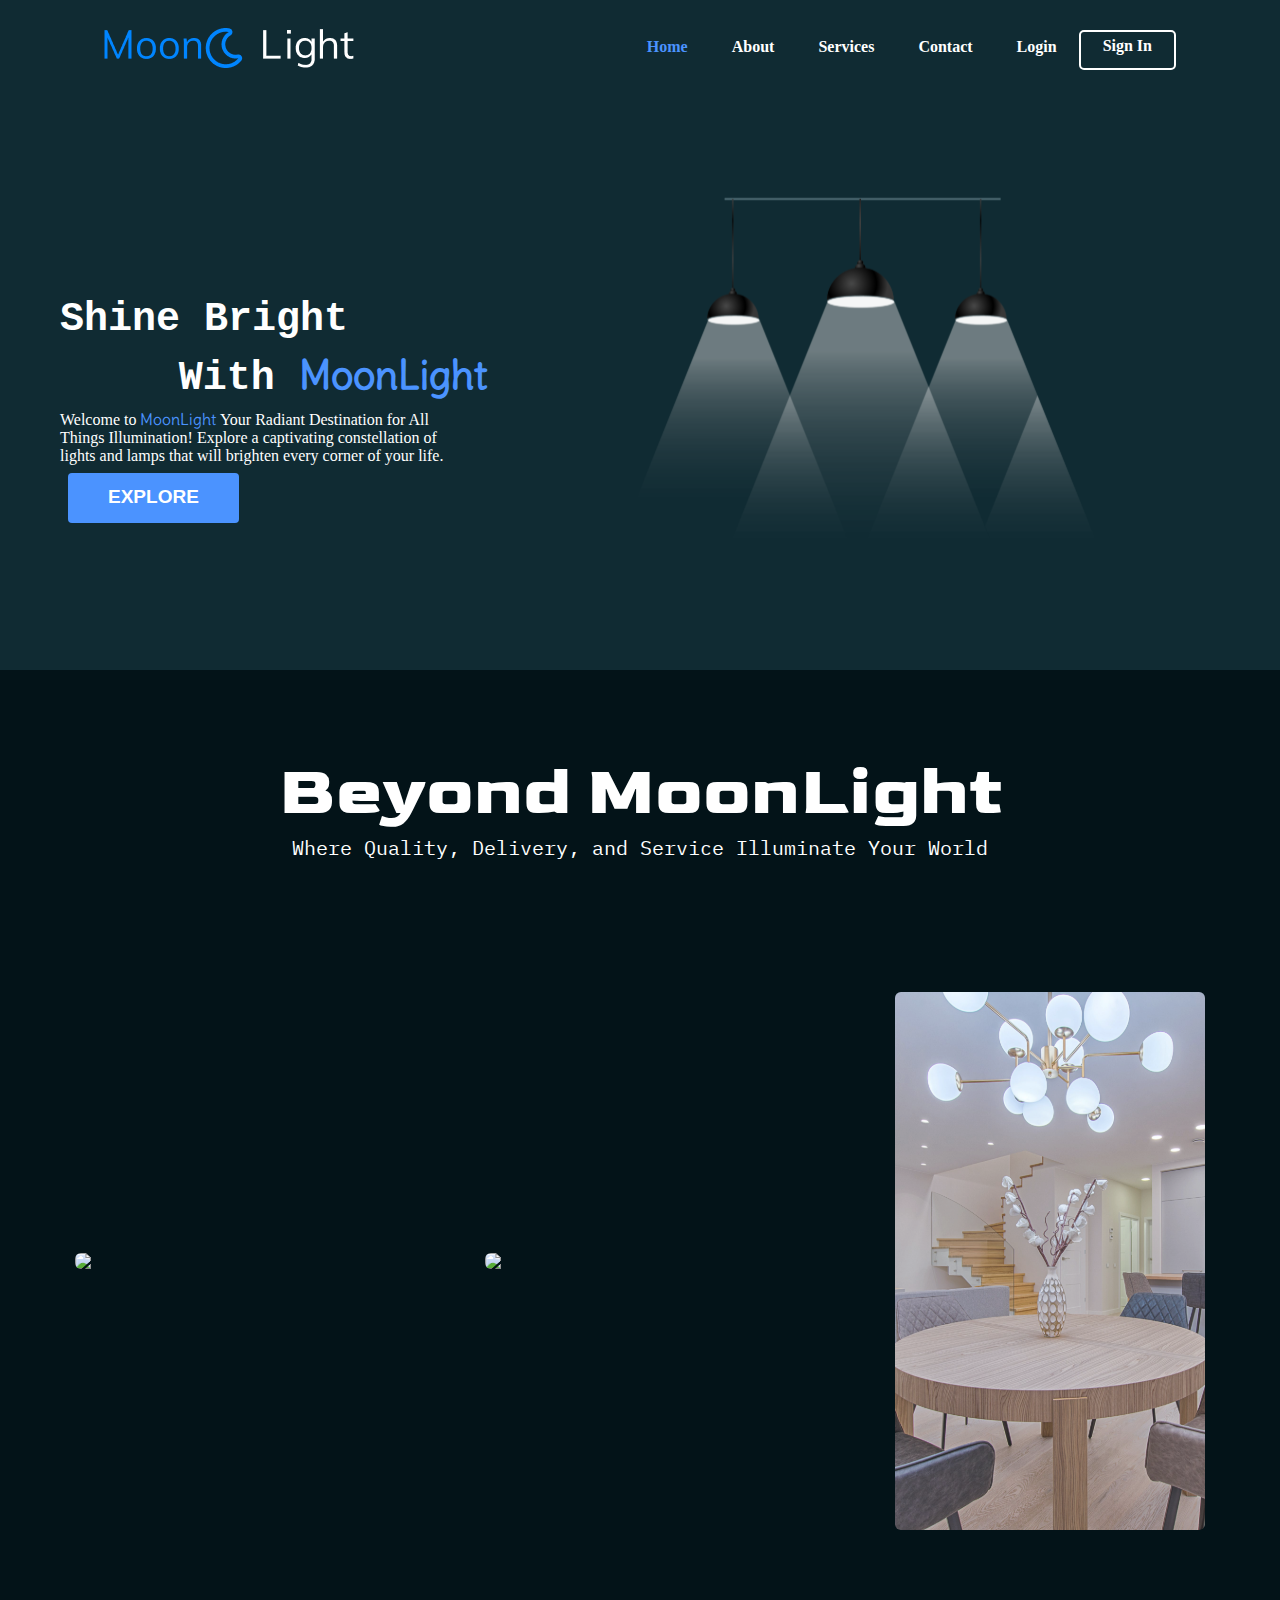
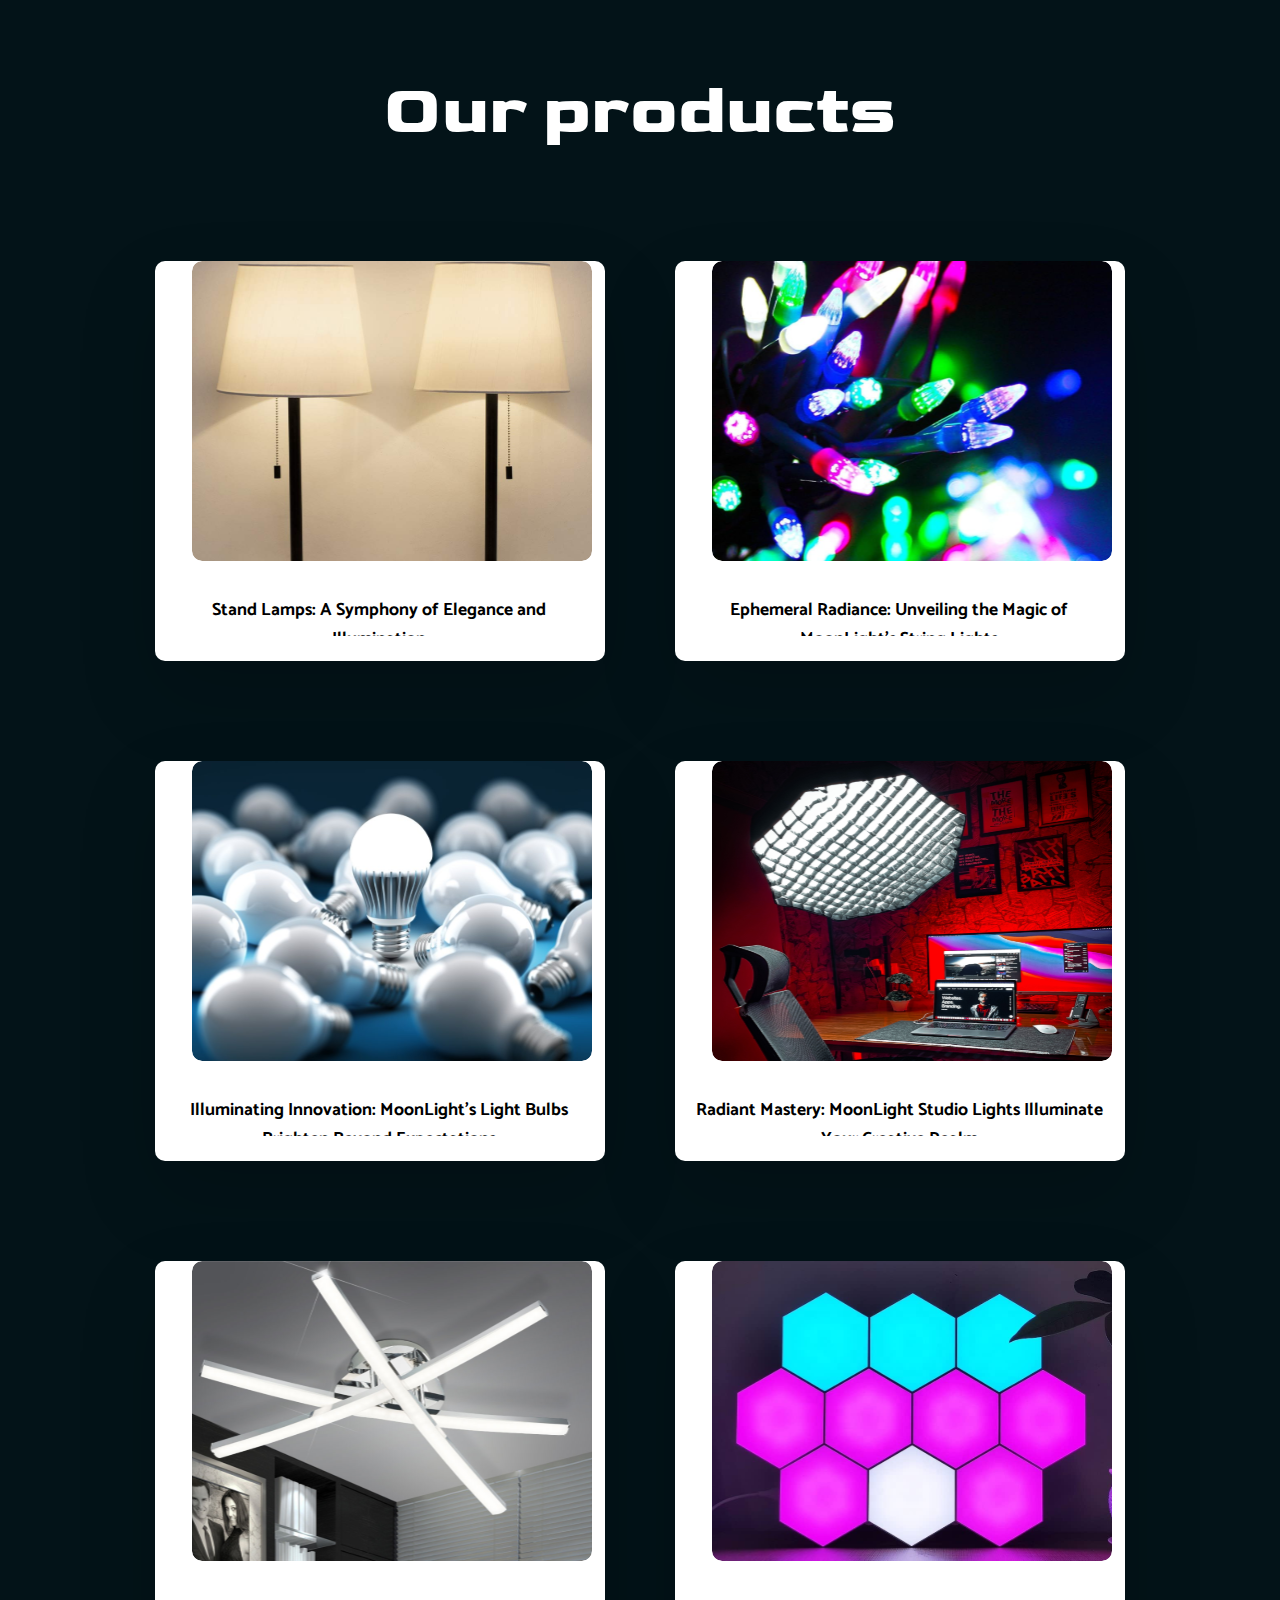
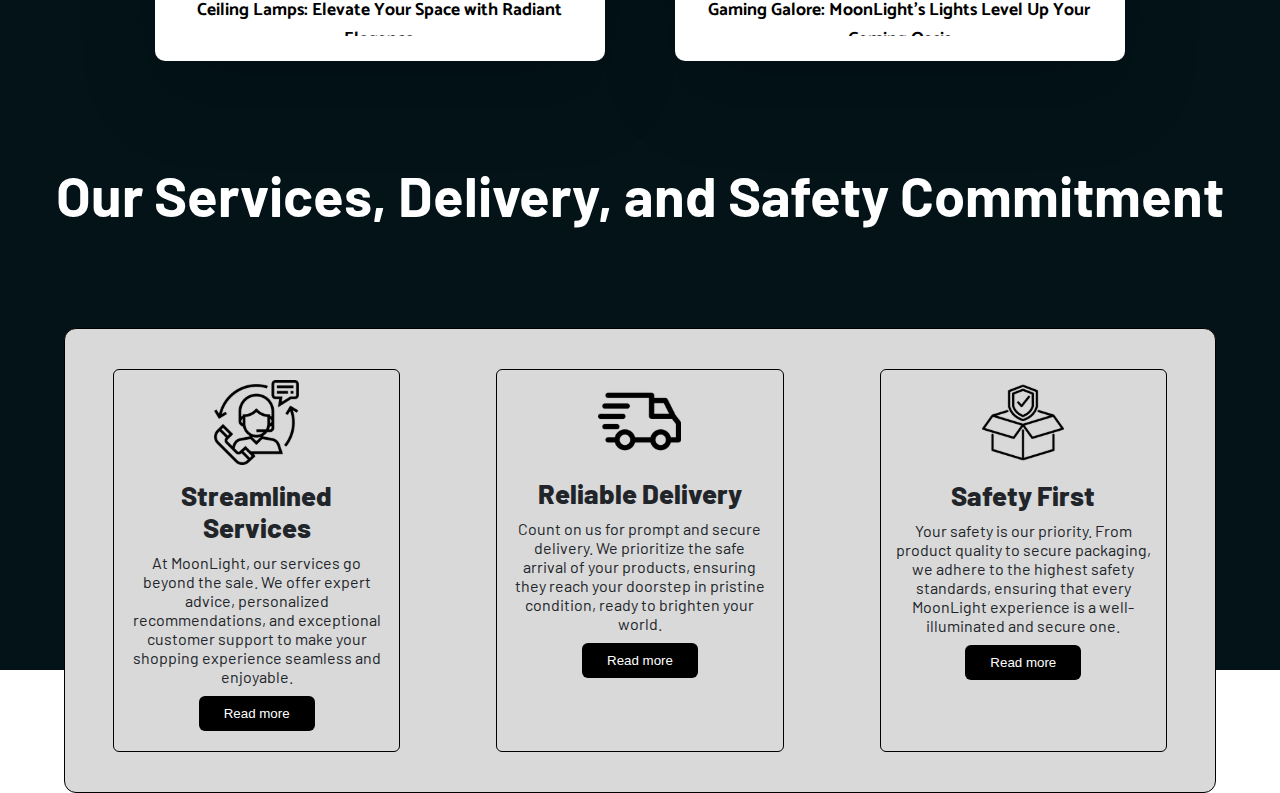
==== index.html @ 44a291b5 "moon light" ====
<!DOCTYPE html>
<html lang="en">
<head>
    <meta charset="UTF-8">
    <meta name="viewport" content="width=device-width, initial-scale=1.0">
    <link href="https://cdn.jsdelivr.net/npm/bootstrap@5.3.2/dist/css/bootstrap.min.css" rel="stylesheet" integrity="sha384-T3c6CoIi6uLrA9TneNEoa7RxnatzjcDSCmG1MXxSR1GAsXEV/Dwwykc2MPK8M2HN" crossorigin="anonymous">
    <link rel="preconnect" href="https://fonts.googleapis.com">
    <link rel="preconnect" href="https://fonts.gstatic.com" crossorigin>
    <link href="https://fonts.googleapis.com/css2?family=Delius&display=swap" rel="stylesheet">
    <link rel="preconnect" href="https://fonts.googleapis.com">
    <link rel="preconnect" href="https://fonts.gstatic.com" crossorigin>
    <link href="https://fonts.googleapis.com/css2?family=Delius&display=swap" rel="stylesheet">
    <link rel="preconnect" href="https://fonts.googleapis.com">
    <link rel="preconnect" href="https://fonts.gstatic.com" crossorigin>
    <link href="https://fonts.googleapis.com/css2?family=Catamaran&display=swap" rel="stylesheet">
    <link rel="preconnect" href="https://fonts.googleapis.com">
    <link rel="preconnect" href="https://fonts.gstatic.com" crossorigin>
    <link href="https://fonts.googleapis.com/css2?family=Goldman&display=swap" rel="stylesheet">
    <link rel="preconnect" href="https://fonts.googleapis.com">
    <link rel="preconnect" href="https://fonts.gstatic.com" crossorigin>
    <link href="https://fonts.googleapis.com/css2?family=IBM+Plex+Mono&display=swap" rel="stylesheet">
    <link rel="preconnect" href="https://fonts.googleapis.com">
    <link rel="preconnect" href="https://fonts.gstatic.com" crossorigin>
    <link href="https://fonts.googleapis.com/css2?family=Hind+Guntur:wght@600&display=swap" rel="stylesheet">
    <link rel="stylesheet" href="style.css"/>
    <link rel="preconnect" href="https://fonts.googleapis.com">
    <link rel="preconnect" href="https://fonts.gstatic.com" crossorigin>
    <link href="https://fonts.googleapis.com/css2?family=Barlow&display=swap" rel="stylesheet">
    <title>MoonLight</title>
</head>
<body>
    <div class="containerB">
    <section class="header">
        <div class="logo">
            <img src="icons/logo.png" alt="">
        </div>
        <input type="checkbox" id="nav_check" hidden>
        <nav>
         <ul>
            <li>
                <a href="" class="active">Home</a>
            </li>
            <li>
                <a href="">About</a>
            </li>
            <li>
                <a href="">Services</a>
            </li>
            <li>
                <a href="">Contact</a>
            </li>
            <li>
                <a href="">Login</a>
            </li>
            <li class="Sign">
                <a href="">Sign In</a>
            </li>
            <li class="SignM">
                <a href="">Sign In</a>
            </li>
         </ul>
        </nav>
        <label for="nav_check" class="hamburger">
            <div></div>
            <div></div>
            <div></div>
        </label>
    </section>

    <!-- Hero section -->
    <main>
        <div class="container">
            <img src="assets/lamps lights.svg" alt="">
            <div class="hero-text">
                <h1>Shine Bright</h1>
                <h1 class="H2"><span class="SH">With <span class="SM">MoonLight</span></span></h1>
                <p>Welcome to <span class="SP">MoonLight</span>  Your Radiant Destination for All Things Illumination! 
                    Explore a captivating constellation of lights and lamps that will brighten 
                    every corner of your life.</p>
                    <button>Explore</button>
            </div>
        </div>
    </main>
</div>
    <!-- Course -->

    <section class="Course">
        <h1>Beyond MoonLight</h1>
        <p class="CT">Where Quality, Delivery, and Service Illuminate Your World</p>
        <div class="containerC">
            <div class="content-section">
                <div class="card">
                    <img src="assets/card P1.svg">
                    <div class="content">
                    <h2>Exquisite Quality</h2>
                    <p>At MoonLight, we pride ourselves on delivering top-tier quality in every product. 
                        Our lights and lamps are meticulously crafted using the finest materials, ensuring 
                        durability and stunning aesthetics that will enhance any space.</p>
                    </div>
                </div>
                <div class="card">
                    <img src="assets/card P2.svg">
                    <div class="content">
                    <h2>Prompt Delivery</h2>
                    <p>At MoonLight, we pride ourselves on delivering top-tier quality in every product. 
                        Our lights and lamps are meticulously crafted using the finest materials, 
                        ensuring durability and stunning aesthetics that will enhance any space.</p>
                    </div>
                </div>
                <div class="card">
                    <img src="assets/card P3.svg">
                    <div class="content">
                    <h2>Tailored Services</h2>
                    <p>Our commitment to customer satisfaction goes beyond just selling lights and lamps. We offer personalized assistance, 
                        whether it's helping you choose the perfect lighting solutions for your home or providing post-purchase support. 
                        Your needs are our priority.</p>
                    </div>
                </div>
            </div>
        </div>


        <!-- Products  -->

        <div class="course2">
            <h1>Our products</h1>
        </div>
        
        <div class="containerP">
            <div class="card">
                <div class="imgBx">
                    <img src="assets/Products 1.svg">
                </div>
                <div class="contentP">
                    <h2>Stand Lamps: A Symphony of Elegance and Illumination</h2>
                    <p>Our stand lamps are more than just lighting; they are exquisite 
                        pieces of functional art that effortlessly blend elegance and illumination. 
                        Crafted with precision and style, these lamps stand tall, ready to adorn your space with a 
                        touch of sophistication while providing the perfect light for any occasion.</p>
                        <a href=" ">Explore</a>
                </div>
            </div>
            <div class="card">
                <div class="imgBx">
                    <img src="assets/Products 2.svg">
                </div>
                <div class="contentP">
                    <h2>Ephemeral Radiance: Unveiling the Magic of MoonLight's String Lights</h2>
                    
                    <p>Transform any space into a magical realm with our enchanting string lights. 
                        From cozy nooks to festive celebrations, the delicate glow of MoonLight's 
                        strings weaves a tapestry of ambiance, turning ordinary moments into extraordinary memories.</p>
                    
                    <a href=" ">Explore</a>
                </div>
            </div>
            <div class="card">
                <div class="imgBx">
                    <img src="assets/Products 3.svg">
                </div>
                <div class="contentP">
                    <h2>Illuminating Innovation: MoonLight's Light Bulbs Brighten Beyond Expectations</h2>
                    
                    <p>Our light bulbs transcend the conventional, integrating cutting-edge technology to illuminate your space with efficiency and style. 
                        From energy-efficient LED marvels to smart bulbs that sync with your lifestyle, 
                        MoonLight's bulbs redefine how you experience light, combining innovation with a radiant glow.</p>
                    
                    <a href=" "><span>Explore</span></a>
                </div>
            </div>
            <div class="card">
                <div class="imgBx">
                    <img src="assets/Products 4.svg">
                </div>
                <div class="contentP">
                    <h2>Radiant Mastery: MoonLight Studio Lights Illuminate Your Creative Realm</h2>
                    
                    <p>Step into the spotlight with MoonLight's studio lights designed for creators. 
                        Whether you're capturing breathtaking photographs or producing captivating videos, 
                        our studio lights provide impeccable illumination, enhancing every detail and bringing your 
                        creative vision to life with a brilliance that outshines the rest.</p>
                    
                    <a href=" ">Explore</a>
                </div>
            </div>
            <div class="card">
                <div class="imgBx">
                    <img src="assets/Products 5.svg">
                </div>
                <div class="contentP">
                    <h2>Ceiling Lamps: Elevate Your Space with Radiant Elegance</h2>
                    
                    <p>Our ceiling lamps are designed to transcend the ordinary, 
                        adding a touch of radiant elegance to your surroundings. These exquisite fixtures not only 
                        illuminate your space but also serve as captivating focal points. 
                        With designs ranging from timeless classics to contemporary masterpieces</p>
                    
                    <a href=" ">Explore</a>
                </div>
            </div>
            <div class="card">
                <div class="imgBx">
                    <img src="assets/Products 6.svg">
                </div>
                <div class="contentP">
                    <h2>Gaming Galore: MoonLight's Lights Level Up Your Gaming Oasis</h2>
                    
                    <p>Dive into a world of unparalleled gaming ambiance with MoonLight's gaming room lights. 
                        From dynamic LED setups to customizable hues, our lights don't just illuminate; 
                        they elevate your gaming experience. Immerse yourself in the perfect lighting atmosphere that syncs with the rhythm of your games, 
                        turning your gaming space into a dynamic, visually stunning arena.</p>
                    
                    <a href=" ">Explore</a>
                </div>
            </div>
        </div>

        <div class="Info-section">
            <h1>Our Services, Delivery, and Safety Commitment</h1>
            <div class="container-info">
                <div class="items">
                    <img src="assets/info 1.svg"/>
                    <h3>Streamlined Services</h3>
                    <p>At MoonLight, our services go beyond the sale. 
                        We offer expert advice, personalized recommendations, 
                        and exceptional customer support to make your 
                        shopping experience seamless and enjoyable.</p>
                    <button>Read more</button>
                </div>
                <div class="items">
                    <img src="assets/info 2.svg"/>
                    <h3>Reliable Delivery</h3>
                    <p>Count on us for prompt and secure delivery. 
                        We prioritize the safe arrival of your products, 
                        ensuring they reach your doorstep in pristine condition, 
                        ready to brighten your world.</p>
                    <button>Read more</button>
                </div>
                <div class="items">
                    <img src="assets/info 3.svg"/>
                    <h3>Safety First</h3>
                    <p>Your safety is our priority. From product quality to secure packaging, 
                        we adhere to the highest safety standards, 
                        ensuring that every MoonLight experience is 
                        a well-illuminated and secure one.</p>
                    <button>Read more</button>
                </div>
            </div>
        </div>
    </section>
    






      <script src="script.js"></script>
      <script src="https://cdn.jsdelivr.net/npm/bootstrap@5.3.2/dist/js/bootstrap.bundle.min.js" integrity="sha384-C6RzsynM9kWDrMNeT87bh95OGNyZPhcTNXj1NW7RuBCsyN/o0jlpcV8Qyq46cDfL" crossorigin="anonymous"></script>
</body>
</html>
---- style.css ----
@import url('https://fonts.googleapis.com/css2?family=Nosifer&display=swap');

*{
    padding: 0;
    margin: 0;
    box-sizing: border-box;
    list-style: none;
    text-decoration: none;
}

body{
    
    margin: 0;
}

.containerB{
    background: #102B33;
}


/* Nav bar */

.logo img{
    width: 100%;
}

.header{
    
    width: 90%;
    height: 70px;
    display: flex;
    align-items: center;
    justify-content: space-between;
    padding: 0 40px;
    margin: 0 auto;
    position: relative;
    top: 15px;
        
}



nav .logo{
    display: none;
}

nav ul{
    display: flex;
}

nav ul li a{
    color: #fff;
    display: block;
    margin: 0 2px;
    font-weight: 600;
    padding: 8px  20px;
    transition: 0.2s;
    text-decoration: none;
    

}

nav ul li a:hover{
    color: #4B93FF;
}


nav ul li a.active{
    color: #4B93FF;
}

.Sign{
    height: 40px;
    border: 2px solid #ffffff;
    border-radius: 5px;
}

.Sign a{
    position: relative;
    bottom: 3px;
}




.hamburger{
    display: none;
    height: fit-content;
    cursor: pointer;
    padding: 3px 8px;
    border-radius: 5px;
    transition: 0.5s;
    
}

.hamburger {
    cursor: pointer;
    display: none;
}
.hamburger div {
    width: 30px;
    height: 3px;
    margin: 5px 0;
    border-radius: 15px;
    background: #ffffff;
}

.SignM{
    display: none;
}

@media only screen and (max-width: 1024px) {
    .header nav {
        position: relative;
        top: 5px;
        
    }

    .header{
        width: 100%;
    }


}

@media only screen and (max-width: 900px) {
    .header {
        padding: 0 30px;
    }


    
}

@media only screen and (max-width: 768px) {
    .hamburger {
        display: block;
    }

    .SignM{
        display: block;
    }

    .Sign{
        display: none;
    }


    .header nav {
        position: absolute;
        width:37%;
        left: 0;
        margin-left: 58%;
        top: 100px;
        background: #000000;
        padding: 30px;
        transition: 1s;
        opacity: 0%;
        border-radius: 5px;
    }
    .header #nav_check:checked ~ nav {
        left: 0;
        opacity: 100%;
    }
    .header nav ul {
        display: block;
    }
    .header nav ul li a {
        margin: 10px 0;
        margin-left: 10%;
        font-size: 2.5vw;
    }
}

@media only screen and (max-width: 425px){
    .header nav ul li a {
        margin: 10px 0;
        margin-left: -30%;
        font-size: 2.5vw;
    }
    
    .logo img{
        width: 80%;
        margin-top: -10px;
    }

    .containerB nav{
        margin-left: 230px;
    }
}

@media only screen and (max-width: 375px){
    .header nav ul li a {
        margin: 10px 0;
        margin-left: -60%;
        font-size: 2.5vw;
    }

    .logo img{
        width: 70%;
        margin-top: -5px;
    }

}

@media only screen and (max-width: 320px){
    .header nav ul li a {
        margin: 10px 0;
        margin-left: -99%;
        font-size: 2.5vw;
    }

    .header nav {
        
        width:39%;
        
    }

}


/* Hero section */

.container{
    height: 600px;
    padding: 20px;
    margin-left: 40px;
    margin-right: 40px;
    display: flex;
    flex-direction: row-reverse;
    justify-content: center;
    align-items: center;
    max-width: 97%;
    gap: 20px;
}

.container img{
    width: 100%;
    height: 500px;
}

.container p{
    color: #fff;
    font-size: 1.2rem;
    
}

.container .SM{
    color: #4B93FF;
    font-family: 'Delius', cursive;
    
}

.container .SP{
    color: #4B93FF;
    font-family: 'Delius', cursive;
    
}

.container .H2{
    position: relative;
    left: 30%;
    
}

.hero-text{
    width: 80%;
    padding-top: 100px;
}


.hero-text h1{
    font-size: 4rem;
    margin-bottom: 8px;
    color: #ffffff;
    font-family: 'Cousine', monospace;
}


.hero-text{
    font-size: 1.4rem;
    margin-bottom: 12px;
}

.hero-text button{
    padding: 0.7em 2.1em 0.8em;
    border-radius: 4px;
    margin: 8px;
    border: none;
    background-color: #4B93FF;
    color: #fff;
    font-weight: 800;
    font-size: 0.85em;
    text-transform: uppercase;
    text-align: center;
    transition: 0.8S;
}

.hero-text button:hover{
    background-color: #fff;
    color: #000000;
    cursor: pointer;
}


@media (max-width:1600px){

    .hero-text h1{
        font-size: 3rem;
        margin-bottom: 8px;
        color: #ffffff;
        font-family: 'Cousine', monospace;
    }

    .container p{
        color: #fff;
        font-size: 1rem;
        
    }
}

@media (max-width:1440px){

    .hero-text h1{
        font-size: 2.5rem;
        margin-bottom: 8px;
        color: #ffffff;
        font-family: 'Cousine', monospace;
    }

    .container img{
        width: 65%;
        height: 500px;
    }

    .container {
        width: 96%;
    }
}

@media (max-width:1024px){

    .hero-text h1{
        font-size: 2rem;
        margin-bottom: 8px;
        color: #ffffff;
        font-family: 'Cousine', monospace;
    }

    .container img{
        width: 60%;
        height: 500px;
    }

    .container p{
        color: #fff;
        font-size: 0.8rem;
        
    }

    .container{
        margin-top: -100px;
        width: 95%;
        
    }
}

@media (max-width:884px){
    .container{
        margin-top: 100px;
        flex-direction: column;
    }

    .container p{
        color: #fff;
        font-size: 1rem;
        padding-left: 50px;
        padding-right: 50px;
    }
    .hero-text{
        width: 100%;
        text-align: center;
        padding-top: 10px;
    }
    .hero-text h1{
        font-size: 3rem;
    }

    .container .SH{
        padding-left: 0;
    
    }

    .container .H2{
        position: relative;
        left: 0;
        
    }

    .container img{
        width: 100%;
        height: 500px;
        margin-top: 20px;
    }

    .container{
        max-width: 90%;
        height: 730px;
    }
}

@media (max-width:768px){
    .container{
        margin-top: 0;
        
    }

    .hero-text h1{
        font-size: 2.5rem;
    }

    .container p{
        color: #fff;
        font-size: 0.9rem;
        padding-left: 50px;
        padding-right: 50px;
    }
}

@media (max-width:425px){
    .hero-text h1{
        font-size: 2rem;
    }

    .container p{
        color: #fff;
        font-size: 0.6rem;
        padding-left: 0px;
        padding-right: 0px;
    }

    button{
        padding: 0.5em 2.1em 0.5em;
        font-size: 0.6em;
        
    }

    .container img{
        width: 380px;
        height: 500px;
        margin-top: 20px;
    }

    .container{
        height: 450px;
        padding: 20px;
        gap: 20px;
        margin-top: 10px;
        max-width: 82%;
    }

   

}

@media (max-width:525px){
    .hero-text h1{
        font-size: 2rem;
    }

    .container p{
        color: #fff;
        font-size: 0.6rem;
        padding-left: 0px;
        padding-right: 0px;
    }

    button{
        padding: 0.5em 2.1em 0.5em;
        font-size: 0.6em;
        
    }

    .container img{
        width: 380px;
        height: 500px;
        margin-top: 20px;
    }

    .container{
        height: 450px;
        padding: 20px;
        gap: 20px;
        margin: 0;
        padding-left: 50px;
       margin-left: 20px;
        margin-top: 10px;
        max-width: 82%;
       
    }

   

}

@media (max-width:375px){
    main{
        width: 94%;
    }
}

@media (max-width:360px){
    .hero-text h1{
        font-size: 1.5rem;
    }

    .container p{
        color: #fff;
        font-size: 0.5rem;
    }

    .container img{
        width: 280px;
        height: 500px;
        margin-top: 20px;
    
    }

    
    .container{
        margin-top: 0px;

    }

    button{
        margin-top: -15px;
    }



}



/* Course */





.Course{
    margin: 0;
    background-color: #031318;
    display: grid;
    place-items: center;
    padding-bottom: 1000px;
    padding-top: 80px;
    height: 2850px;
}

.Course h1{
    color: #fff;
    font-family: 'Goldman', sans-serif;
    font-size: 70px;
}

.Course p{
    color: #fff;
    font-family: 'IBM Plex Mono', monospace;
    font-size: 20px;
}


.containerC{
    width: 100%;
    min-height: 100vh;
    background-color: #031318;
    display: flex;
    justify-content: center;
    align-items: center;
    padding: 0px 10px;
    
    
    
}

.card img{
    display: block;
    margin: auto;
}

.content-section{
    display: flex;
    justify-content: center;
    align-items: center;
    text-align: center;
}


.content-section{
    flex: 1;
    margin: 20px 20px;
    gap: 100px;
}

.content-section .card img{
    width: 100%;
    height: auto;
    border-radius: 6px;
}

.content-section .card h2{
    margin: 15px 0px;
    font-size: 1.8rem;
    color: #fff;
    font-family: 'Hind Guntur', sans-serif;
}

.content-section .card{
    width: 25%;
    background: transparent;
    border: transparent;

}


.content-section .card p{
    font-size: 1rem;
    line-height: 2;
    padding: 0px 10px;
    margin-bottom: 20px;
    font-family: 'Hind Guntur', sans-serif;
    padding-left: 50px;
    padding-right: 50px;
    padding: 20px;
    
}

.content{
    width: 100%;
    height: 100%;
    top: 0;
    left: 0;
    position: absolute;
    background: rgba(0, 0, 0, 0.6);
    display: flex;
    justify-content: center;
    align-items: center;
    flex-direction: column;
    opacity: 0;
    transition: 0.9s;
    border-radius: 6px;
}

.content:hover{
    opacity: 1;
}




.content > *{
    transform: translateY(0px);
}


@media screen and (max-width: 1510px){
    .Course{
        height: 3200px;
    }
}

@media screen and (max-width: 1440px) {
    .containerC{
        padding: 0;
        padding-bottom: 100px;
        
        
        
    }
    
}

@media screen and (max-width: 1100px) {
    .containerC{
        padding: 0;
        padding-bottom: 300px;
        
        
    }

    .content-section .card h2{
        margin: 10px 0px;
        font-size: 1.4rem;
        
    }

    .content-section .card p{
        font-size: 0.8rem;
        line-height: 2;
        padding: 0px 10px;
        margin-bottom: 20px;
        font-family: 'Hind Guntur', sans-serif;
        padding-left: 50px;
        padding-right: 50px;
        padding: 20px;
        
    }

    
}

@media screen and (max-width: 1024px) {
    .containerC{
        padding: 0;
        padding-bottom: 300px;
        
        
    }

    .Course{
        height: 2960px;
    }
    
    
}

@media screen and (max-width: 989px){
    .Course{
        height: 4400px;
    }
}

@media screen and (max-width: 986px){
    .Course{
        height: 4300px;
    }
}

@media screen and (max-width: 884px) {
    .containerC{
        padding: 0;
        padding-bottom: 300px;
        
        
    }

    .content-section .card h2{
        margin: 10px 0px;
        font-size: 1.3rem;
        
    }

    .content-section .card p{
        font-size: 0.6rem;
        line-height: 2;
        padding: 0px 10px;
        margin-bottom: 20px;
        font-family: 'Hind Guntur', sans-serif;
        padding-left: 50px;
        padding-right: 50px;
        padding: 10px;
        
    }

    .Course h1{
        color: #fff;
        font-family: 'Goldman', sans-serif;
        font-size: 50px;
    }
    
    .Course p{
        color: #fff;
        font-family: 'IBM Plex Mono', monospace;
        font-size: 15px;
    }

    
}

@media screen and (max-width: 884px) {
    .Course{
        height: 4100px;
    }

    
}

@media screen and (max-width: 768px) {
    .content-section{
        gap: 50px;
    }

    .containerC{
        padding: 0;
        padding-bottom: 430px;
        
        
    }

    .Course{
        height: 4400px;
    }
}



@media screen and (max-width: 698px) {
    .containerC{
        padding: 0;
        padding-bottom: 430px;
        
        
    }

    .content-section .card h2{
        margin: 10px 0px;
        font-size: 1rem;
        
    }

    .content-section .card p{
        font-size: 0.5rem;
        line-height: 2;
        padding: 0px 10px;
        margin-bottom: 20px;
        font-family: 'Hind Guntur', sans-serif;
        padding-left: 50px;
        padding-right: 50px;
        padding: 10px;
        
    }

    
}

@media screen and (max-width: 556px) {
    .containerC{
        padding: 0;
        padding-bottom: 300px;
        margin-left: -130px;
        margin-top: 470px;
        
        
    }

    .Course h1{
        font-size: 2.5rem;
    }

    .Course{
        height: 4450px;
    }
    
    
    .Course p{
        font-size: 1rem;
        padding-left: 50px;
        padding-right: 50px;
        text-align: center;
        height: 100px; /* Set a fixed height for vertical centering */
        line-height: 30px;
        
    }

    .content{
        width: 100%;
        height: 100%;
        top: 0;
        left: 0;
        position: absolute;
        background: rgba(0, 0, 0, 0.6);
        display: flex;
        justify-content: center;
        align-items: center;
        flex-direction: column;
        opacity: 100;
        transition: 2s;
    }

    .content-section .card img{
        width: 200%;
        height: auto;
    }

    
    .content{
        flex-direction: column;
        flex: 1;
    }

    .content-section .card h2{
        margin: 10px 0px;
        font-size: 1rem;
        
    }

    .content-section{
        flex-direction: column;
        flex: 1;
        margin: 0;
        gap: 30px;
        
    }

    .content-section .card p{
        font-size: 0.5rem;
        line-height: 2;
        padding: 0px 10px;
        margin-bottom: 20px;
        font-family: 'Hind Guntur', sans-serif;
        padding-left: 50px;
        padding-right: 50px;
        padding: 10px;
        
    }

    
}

@media screen and (max-width: 550px){
    .Course{
        height: 4900px;
    }
}

@media screen and (max-width: 465px) {
    

    
    
    .Course p{
        font-size: 0.9rem;
        padding-left: 50px;
        padding-right: 50px;
        text-align: center;
        height: 100px; 
        line-height: 30px;
        width: 94%;
        
    }

    

    
}

@media screen and (max-width: 425px) {
    .containerC{
        padding: 0;
        padding-bottom: 300px;
        margin-left: -100px;
        margin-top: 300px;
        
        
    }

    .Course h1{
        font-size: 2rem;
        padding-left: 0;
        margin-left: 0;
    }
    
    
    
    .Course .CT{
            font-size: 0.8rem;
            padding-left: 0;
            padding-right: 0;
            text-align: center;
            height: 100px; 
            margin-left: 0;
            line-height: 30px;
            width: 70%;
            
    }
    
        
    
        
    
    .content{
        width: 130%;
        height: 100%;
        
    }


    .content-section .card img{
        width: 200%;
        height: auto;
    }

    
    .content{
        flex-direction: column;
        flex: 1;
    }

    .content-section .card h2{
        margin: 0;
        font-size: 1rem;

        
    }

    .content-section{
        flex-direction: column;
        flex: 1;
        margin: 0;
        gap: 50px;
        
    }

    .content-section .card p{
        font-size: 0.5rem;
        line-height: 2;
        padding: 0px 10px;
        margin-bottom: 20px;
        font-family: 'Hind Guntur', sans-serif;
        padding-left: 50px;
        padding-right: 50px;
        padding: 10px;
        
    }

    
}

@media screen and (max-width: 375px) {
    .containerC{
        padding: 0;
        padding-bottom: 300px;
        margin-left: -100px;
        margin-top: 240px;
        
        
    }

    

    .Course{
        height: 5200px;
    }

    .Course h1{
        font-size: 1.8rem;
        padding-left: 0;
        margin-left: 0;
    }
    
    
    
    .Course .CT{
            font-size: 0.7rem;
            padding-left: 0;
            padding-right: 0;
            text-align: center;
            height: 100px; 
            margin-left: 0;
            line-height: 30px;
            width: 80%;
            
    }


    .content{
        width: 130%;
        height: 100%;
        
    }


    .content-section .card img{
        width: 200%;
        height: auto;
    }

    
    .content{
        flex-direction: column;
        flex: 1;
    }

    .content-section .card h2{
        margin: 0;
        font-size: 0.9rem;

        
    }

    .content-section{
        flex-direction: column;
        flex: 1;
        margin: 0;
        gap: 50px;
        
    }

    .content-section .card p{
        font-size: 0.5rem;
        line-height: 2;
        padding: 0px 10px;
        margin-bottom: 20px;
        font-family: 'Hind Guntur', sans-serif;
        padding-left: 50px;
        padding-right: 50px;
        padding: 10px;
        
    }

    .ourse h1{
        font-size: 2rem;
    }
    
    .Course p{
        font-size: 0.6rem;
        padding-left: 50px;
        padding-right: 50px;
        text-align: center;
        height: 100px; /* Set a fixed height for vertical centering */
        line-height: 20px;
        
    }

    
}

@media screen and (max-width: 320px) {
    .containerC{
        
        margin-left: -80px;
        
        
    }

    .Course {
        padding-top: 50px;
    }

    .Course h1{
        font-size: 1.5rem;
    }
    
    .Course p{
        font-size: 0.6rem;
        padding-left: 20px;
        padding-right: 20px;
        text-align: center;
        height: 60px; /* Set a fixed height for vertical centering */
        line-height: 20px;
        
    }


    .content{
        width: 130%;
        height: 100%;
        
    }


    .content-section .card img{
        width: 200%;
        height: auto;
    }

    
    .content{
        flex-direction: column;
        flex: 1;
    }

    .content-section .card h2{
        margin: 0;
        font-size: 0.8rem;

        
    }

    .content-section{
        flex-direction: column;
        flex: 1;
        margin: 0;
        gap: 50px;
        
    }

    .content-section .card p{
        font-size: 0.4rem;
        line-height: 2;
        padding: 0px 10px;
        margin-bottom: 20px;
        font-family: 'Hind Guntur', sans-serif;
        padding-left: 50px;
        padding-right: 50px;
        padding: 10px;
        
    }

    
}


/* Products */


.course2{
    padding-top: 50px;
}

.containerP{
    position: relative;
    display: flex;
    justify-content: center;
    align-items: center;
    flex-wrap: wrap;
    gap: 100px 70px;
    width: 85%;
    padding: 100px 50px;
}

.containerP .card{
    position: relative;
    width: 450px;
    height: 400px;
    display: flex;
    justify-content: center;
    align-items: flex-start;
    padding-left: 23px;
    padding-bottom: 50px;
    background: #fff;
    border-radius: 10px;
    box-shadow: 0 35px 80px rgba(0, 0, 0, 0.15);
    transition: 0.6s;
}

.containerP .card:hover{
    height: 420px;
    transition: 0.9s;
}

.containerP .card .imgBx{
    position: absolute;
    width: 400px;
    height: 300px;
    background: transparent;
    border-radius: 10px;
    transition: 0.6s;
    overflow: hidden;
}

.containerP .card:hover .imgBx{
    transition: 0.9s;
    top: -100px;
    scale: 0.80;
    background: transparent;
}

.containerP .card .imgBx img{
    position: absolute;
    top: 0;
    left: 0;
    width: 100%;
    height: 100%;
    object-fit: cover;
    border-radius: 10px;
    transition: 0.6s;
}

.containerP .card .contentP{
    position: absolute;
    top: 335px;
    width: 100%;
    padding: 0 20px;
    margin-left: -25px;
    height: 40px;
    overflow: hidden;
    text-align: center;
    transition: 0.6s;
}

.containerP .contentP h2{
    font-size: 1.1rem;
    font-weight: 700;
    font-family: 'Catamaran', sans-serif;
    
}

.containerP .contentP p{
    font-size: 0.8rem;
    font-weight: 300;
    color: #000000;
    font-family: 'Catamaran', sans-serif;
    padding-top: 7PX;
    
}

.containerP .card:hover .contentP{
    top: 190px;
    height: 250px;
    transition: 0.6s;

}

.contentP a{
    position: relative;
    display: inline-block;
    padding: 10px 30px;
    border: 2px solid #111;
    background: transparent;
    text-transform: uppercase;
    color: #111;
    text-decoration: none;
    font-weight: 600;
    font-size: 20px;

}


.contentP a:before{
    content: '';
    position: absolute;
    top: 6px;
    left: -2px;
    width: calc(100% + 4px);
    height: calc(100% - 12px);
    background: #fff;
    transition: 0.5s ease-in-out;
    transform: scaleY(1);
    transition-delay: 0.5s;
}

.contentP a:hover:before{
    transform: scaleY(0);
}


.contentP a:after{
    background: #fff;
    transition: 0.5s ease-in-out;
    transform: scaleX(1);
}

.contentP a:hover:after{
    transform: scaleX(0);
}

@media screen and (max-width: 1870px) {
    .containerP{
        width: 100%;
        padding: 100px 50px;
    }
    
    .containerP .card{
        position: relative;
        width: 450px;
        height: 400px;
        display: flex;
        justify-content: center;
        align-items: flex-start;
        padding-left: 23px;
        padding-bottom: 50px;
        background: #fff;
        border-radius: 10px;
        box-shadow: 0 35px 80px rgba(0, 0, 0, 0.15);
        transition: 0.6s;
    }
    
}

@media screen and (max-width: 1588px) {
    .containerP{
        width: 100%;
        padding: 100px 10px;
    }
    
    .containerP .card{
        position: relative;
        width: 450px;
        height: 400px;
        display: flex;
        justify-content: center;
        align-items: flex-start;
        padding-left: 23px;
        padding-bottom: 50px;
        background: #fff;
        border-radius: 10px;
        box-shadow: 0 35px 80px rgba(0, 0, 0, 0.15);
        transition: 0.6s;
    }
    
}

@media screen and (max-width: 1440px) {
    .course2{
        padding-top: 0;
        margin-top: -100px;
    }
}

@media screen and (max-width: 1024px) {
    .course2{
        padding-top: 0;
        margin-top: -350px;
    }

    .containerP{
        width: 100%;
        padding: 0px 10px;
    }
}

@media screen and (max-width: 988px) {
    .course2{
        padding-top: 0;
        margin-top: -530px;
    }

    .containerP{
        width: 100%;
        padding: 0px 10px;
        margin-top: -150px;
    }
}

@media screen and (max-width: 880px) {
    .course2{
        padding-top: 0;
        margin-top: -800px;
    }

    .containerP{
        width: 100%;
        padding: 0px 10px;
        margin-top: -300px;
    }

    
    .containerP .card{
        position: relative;
        width: 52%;
        min-height: 400px;
        display: flex;
        justify-content: center;
        align-items: flex-start;
        padding-left: 23px;
        padding-bottom: 50px;
        background: #fff;
        border-radius: 10px;
        box-shadow: 0 35px 80px rgba(0, 0, 0, 0.15);
        transition: 0.6s;
    }

    .containerP .card .imgBx{
        position: absolute;
        width: 90%;
        min-height: 300px;
        background: transparent;
        border-radius: 10px;
        transition: 0.6s;
        overflow: hidden;
    }
}

@media screen and (max-width: 550px) {
    .course2{
        padding-top: 0;
        margin-top: -400px;
        margin-top: 240px;
    }

    
    .course2 h1{
         font-size: 3rem;
         margin: 0;
    }

    .containerP{
        width: 100%;
        padding: 0px 10px;
        margin-top: 00px;
    }

    
    .containerP{
        width: 100%;
        padding: 100px 10px;
    }
    
    .containerP .card{
        position: relative;
        width: 450px;
        height: 400px;
        display: flex;
        justify-content: center;
        align-items: flex-start;
        padding-left: 23px;
        padding-bottom: 50px;
        background: #fff;
        border-radius: 10px;
        box-shadow: 0 35px 80px rgba(0, 0, 0, 0.15);
        transition: 0.6s;
    }
}


@media screen and (max-width: 465px) {
    .course2{
        padding-top: 0;
        margin-top: 0;
        margin-top: 140px;
        padding-bottom: 50px;
    }

    
    .course2 h1{
         font-size: 3rem;
    }

    .containerP{
        width: 100%;
        padding: 0px 10px;
        margin-top: 0px;
    }

    
    .containerP{
        width: 80%;
        padding: 10px 10px;
    }
    
    .containerP .card{
        position: relative;
        width: 450px;
        height: 400px;
        display: flex;
        justify-content: center;
        align-items: flex-start;
        padding-left: 23px;
        padding-bottom: 50px;
        background: #fff;
        border-radius: 10px;
        box-shadow: 0 35px 80px rgba(0, 0, 0, 0.15);
        transition: 0.6s;
    }
}

@media screen and (max-width: 425px) {
    .course2{
        padding-top: 0;
        margin-top: -400px;
        margin-top: 100px;
      
    }

    .contentP a{
        position: relative;
        display: inline-block;
        padding: 10px 20px;
        border: 2px solid #111;
        background: transparent;
        text-transform: uppercase;
        color: #111;
        text-decoration: none;
        font-weight: 600;
        font-size: 15px;
        top: 5px;
    
    }
    

    
    .course2 h1{
         font-size: 2.3rem;
         margin-bottom: 100px;
    }

    .containerP .contentP p{
        font-size: 0.7rem;
        font-weight: 300;
        color: #000000;
        font-family: 'Catamaran', sans-serif;
        padding-top: 0;
        line-height: 20px;
        padding-left: 0;
        padding-right: 0;
        margin-left: 10px;
        
    }

    .containerP{
        width: 100%;
        padding: 0px 10px;
        margin-top: -100px;
    }

    
    .containerP .card{
        position: relative;
        max-width: 350px;
        min-height: 350px;
        display: flex;
        justify-content: center;
        align-items: flex-start;
        padding-left: 23px;
        padding-bottom: 50px;
        background: #fff;
        border-radius: 10px;
        box-shadow: 0 35px 80px rgba(0, 0, 0, 0.15);
        transition: 0.6s;
    }
}

@media screen and (max-width: 375px) {
    .course2{
        padding-top: 0;
        margin-top: -400px;
        margin-top: 0px;
    }

    .contentP a{
        position: relative;
        display: inline-block;
        padding: 10px 20px;
        border: 2px solid #111;
        background: transparent;
        text-transform: uppercase;
        color: #111;
        text-decoration: none;
        font-weight: 600;
        font-size: 15px;
        top: 7px;
    
    }

    .containerP .contentP h2{
        font-size: 1rem;
        font-weight: 700;
        font-family: 'Catamaran', sans-serif;
        position: relative;
        top: 6px;
        
    }

    .containerP .card .imgBx{
        position: absolute;
        width: 270px;
        height: 170px;
        background: transparent;
        border-radius: 10px;
        transition: 0.6s;
        overflow: hidden;
    }
    

    .containerP .card:hover .imgBx{
        transition: 0.9s;
        top: -100px;
        scale: 0.90;
        margin-left: -24px;
        background: transparent;
    }

    
    .course2 h1{
         font-size: 2.3rem;
    }

    .containerP .contentP p{
        font-size: 0.7rem;
        font-weight: 300;
        color: #000000;
        font-family: 'Catamaran', sans-serif;
        padding-top: 0;
        line-height: 20px;
        padding-left: 0;
        padding-right: 0;
        margin-left: 10px;
        
    }

    .containerP{
        width: 100%;
        padding: 0px 10px;
        margin-top: -100px;
    }

    
    .containerP .card{
        position: relative;
        max-width: 300px;
        min-height: 450px;
        display: flex;
        justify-content: center;
        align-items: flex-start;
        padding-left: 23px;
        padding-bottom: 50px;
        background: #fff;
        border-radius: 10px;
        box-shadow: 0 35px 80px rgba(0, 0, 0, 0.15);
        transition: 0.6s;
    }
}

@media screen and (max-width: 320px) {
    .course2{
        padding-top: 0;
        margin-top: -400px;
    }

    .contentP a{
        position: relative;
        display: inline-block;
        padding: 10px 20px;
        border: 2px solid #111;
        background: transparent;
        text-transform: uppercase;
        color: #111;
        text-decoration: none;
        font-weight: 600;
        font-size: 15px;
        top: 7px;
    
    }

    .containerP .card .imgBx{
        position: absolute;
        width: 200px;
        height: 200px;
        background: transparent;
        border-radius: 10px;
        transition: 0.6s;
        overflow: hidden;
    }
    

    .containerP .card:hover .imgBx{
        transition: 0.9s;
        top: -100px;
        scale: 0.80;
        margin-left: -24px;
        background: transparent;
    }

    
    .course2 h1{
         font-size: 2.3rem;
    }

    .containerP .contentP p{
        font-size: 0.7rem;
        font-weight: 300;
        color: #000000;
        font-family: 'Catamaran', sans-serif;
        padding-top: 0;
        line-height: 20px;
        padding-left: 0;
        padding-right: 0;
        margin-left: 10px;
        
    }

    .containerP{
        width: 100%;
        padding: 0px 10px;
        margin-top: -100px;
    }

    
    .containerP .card{
        position: relative;
        max-width: 250px;
        min-height: 200px;
        display: flex;
        justify-content: center;
        align-items: flex-start;
        padding-left: 23px;
        padding-bottom: 50px;
        background: #fff;
        border-radius: 10px;
        box-shadow: 0 35px 80px rgba(0, 0, 0, 0.15);
        transition: 0.6s;
    }
}


/* Info section */


.Info-section h1{
    font-size: 3.5rem;
    width: 100%;
    text-align: center;
    font-family: 'Barlow', sans-serif;
    padding-bottom: 100px;
}

.container-info{
    
    width: 80%;
    margin: auto;
    display: flex;
    flex-wrap: wrap;
    justify-content: space-around;
    border: 1px solid #000000;
    background: #D9D9D9;
    border-radius: 12px;
    padding-top: 30px;
    padding-bottom: 30px;

}

.container-info .items{
    flex-basis: 25%;
    margin: 10px 0px;
    background: #D9D9D9;
    border-radius: 6px;
    text-align: center;
    padding: 10px 15px;
    transition: 0.6s;
    border: 1px solid #000000;
}

.container-info p{
    color: #212529;
    font-size: 1rem;
    font-family: 'Barlow', sans-serif;
    transition: 0.6s;

}

.container-info h3{
    color: #212529;
    font-size: 1.7rem;
    font-family: 'Barlow', sans-serif;
    font-weight:800;
    padding: 10px 0px;
    transition: 0.6s;

}

.container-info .items button{
    background: #000000;
    padding: 10px 25px;
    color: #fff;
    border-radius: 6px;
    border: none;
    margin: 10px 0px;
    transition: 0.6s;
    
}

.container-info .items:hover{
    background: #000000;
    transition: 0.6s;
}

.container-info .items:hover img{
   border-radius:6px;
    background: #fff;
    transition: 0.6s;
}

.container-info .items:hover h3,.container-info .items:hover p{
    color: #fff;
    transition: 0.6s;
}

.container-info .items:hover button{
    background: #fff;
    color: #000000;
    transition: 0.6s;
}


@media only screen and (min-width: 200px) and (max-width: 768px){
    .container-info{
        width: 40%;
        flex-direction: column-reverse;
    }

    .container-info .items{
        margin: 10px;
    }

    .container-info .items{
        flex-basis: 70%;
       
    }



}

@media screen and (max-width: 1440px){

    .container-info{
    
        width: 90%;
        
    
    }

}

@media screen and (max-width: 1250px){

    .container-info{
    
        width: 90%;
        
    
    }

    .container-info .items{
        flex-basis: 30%;
       
    }

}

@media screen and (max-width: 1024px){

    .container-info{
    
        width: 90%;
        
    
    }

    .Info-section h1{
        font-size: 3rem;
        width: 90%;
        text-align: center;
        font-family: 'Barlow', sans-serif;
        padding-bottom: 100px;
        margin-top: 100px;
        padding-left: 100px;
    }

    .container-info .items{
        flex-basis: 30%;
       
    }

    .container-info p{
        color: #212529;
        font-size: 0.7rem;
        font-family: 'Barlow', sans-serif;
        transition: 0.6s;
    
    }
    
    .container-info h3{
        color: #212529;
        font-size: 1.3rem;
        font-family: 'Barlow', sans-serif;
        font-weight:800;
        padding: 10px 0px;
        transition: 0.6s;
    
    }

}

@media screen and (max-width: 768px){
    .Info-section h1{
        font-size: 2.5rem;
        width: 90%;
        text-align: center;
        font-family: 'Barlow', sans-serif;
        padding-bottom: 100px;
        margin-top: 100px;
        padding-left: 70px;
    }
}

@media screen and (max-width: 550px){
    .Info-section h1{
        font-size: 2.5rem;
        width: 90%;
        text-align: center;
        font-family: 'Barlow', sans-serif;
        padding-bottom: 100px;
        margin-top: 0;
        padding-left: 70px;
    }
}

@media screen and (max-width: 425px){
    .Info-section h1{
        font-size: 1.7rem;
        width: 90%;
        text-align: center;
        font-family: 'Barlow', sans-serif;
        padding-bottom: 50px;
        margin-top: 60px;
        padding-left: 50px;
    }
}
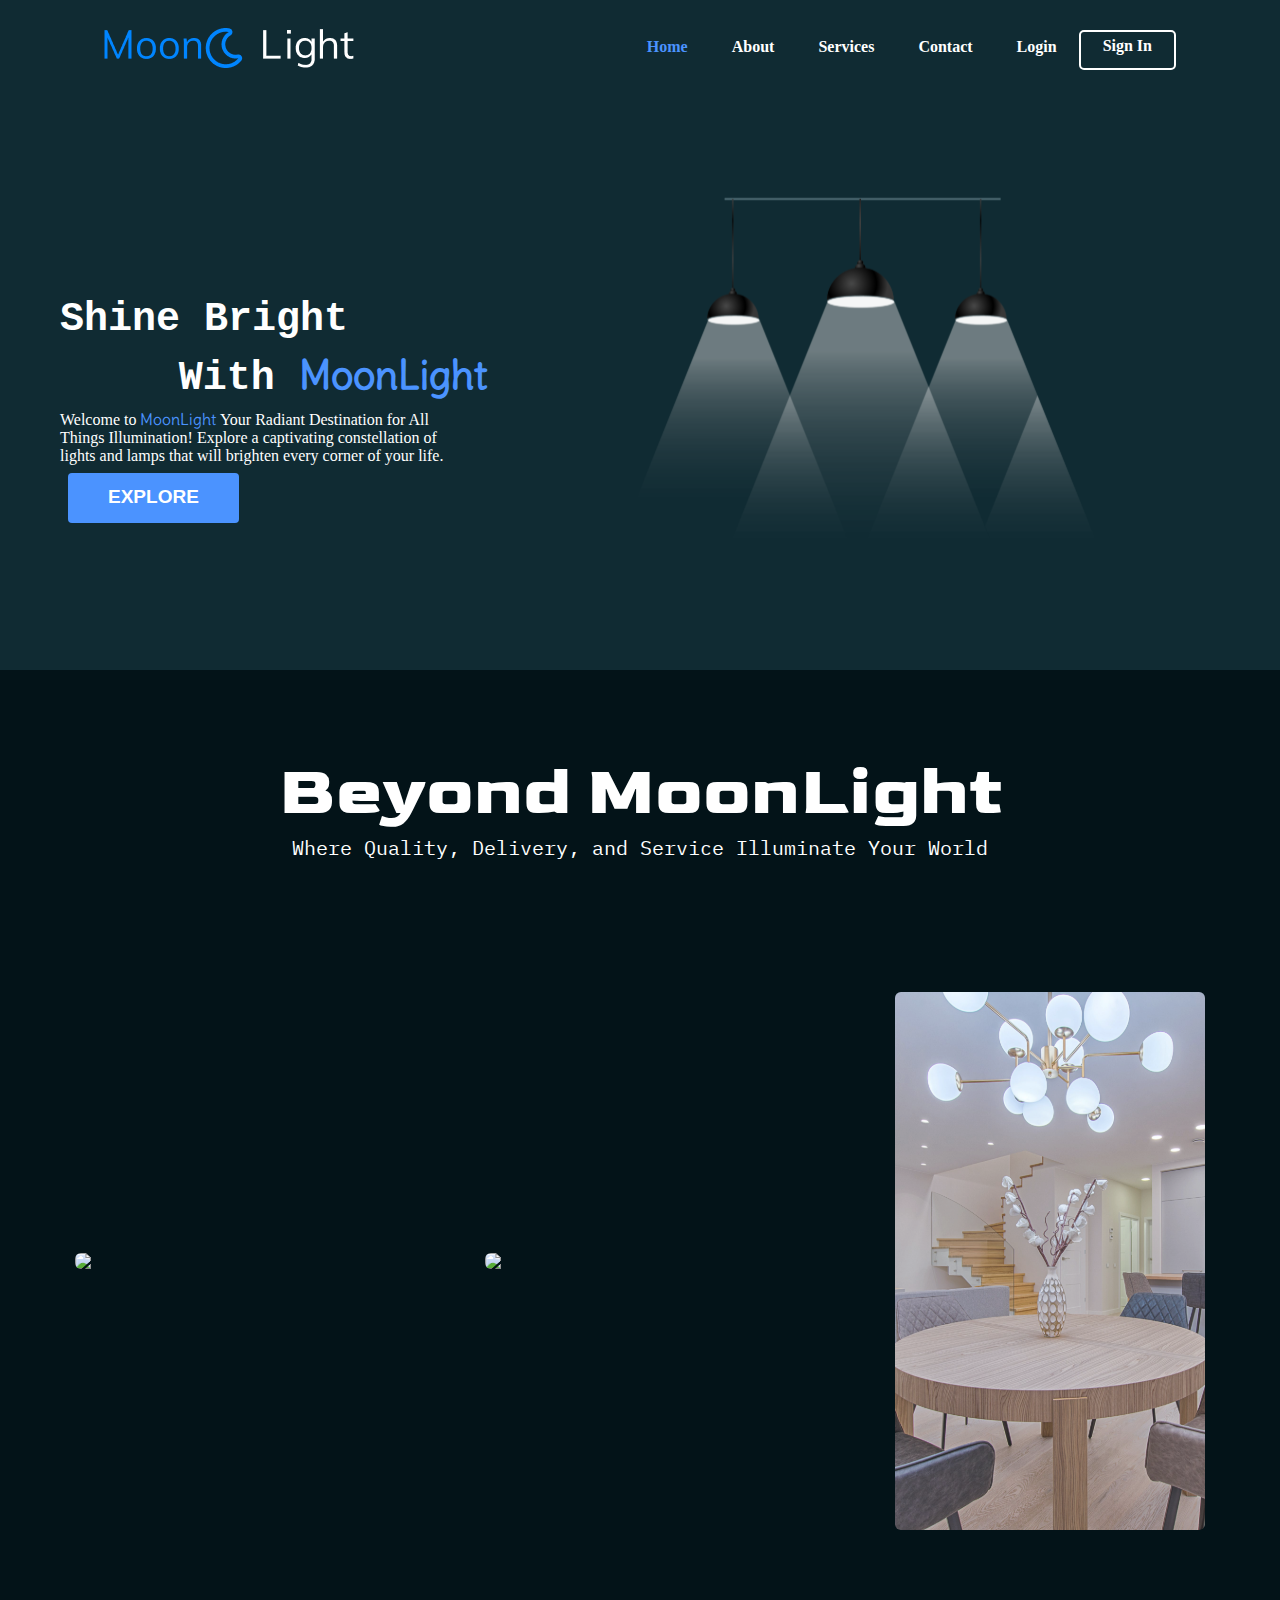
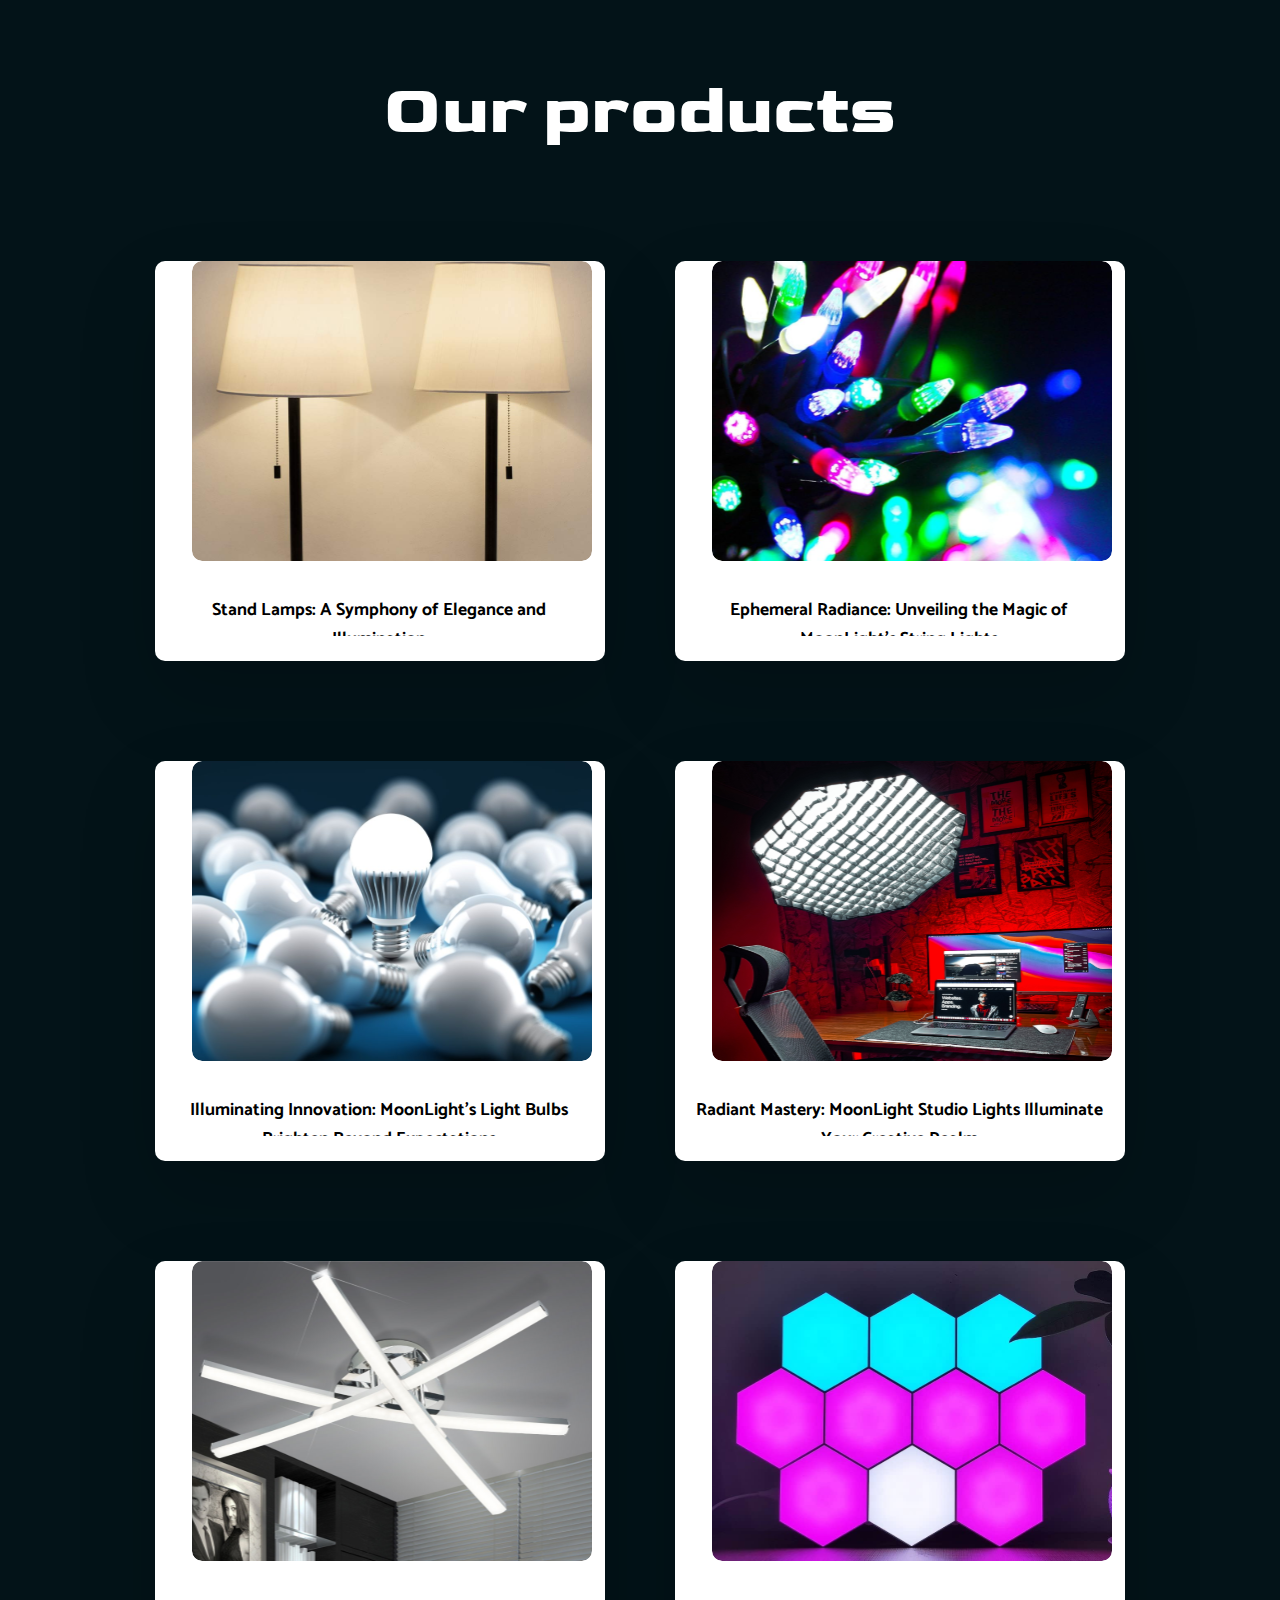
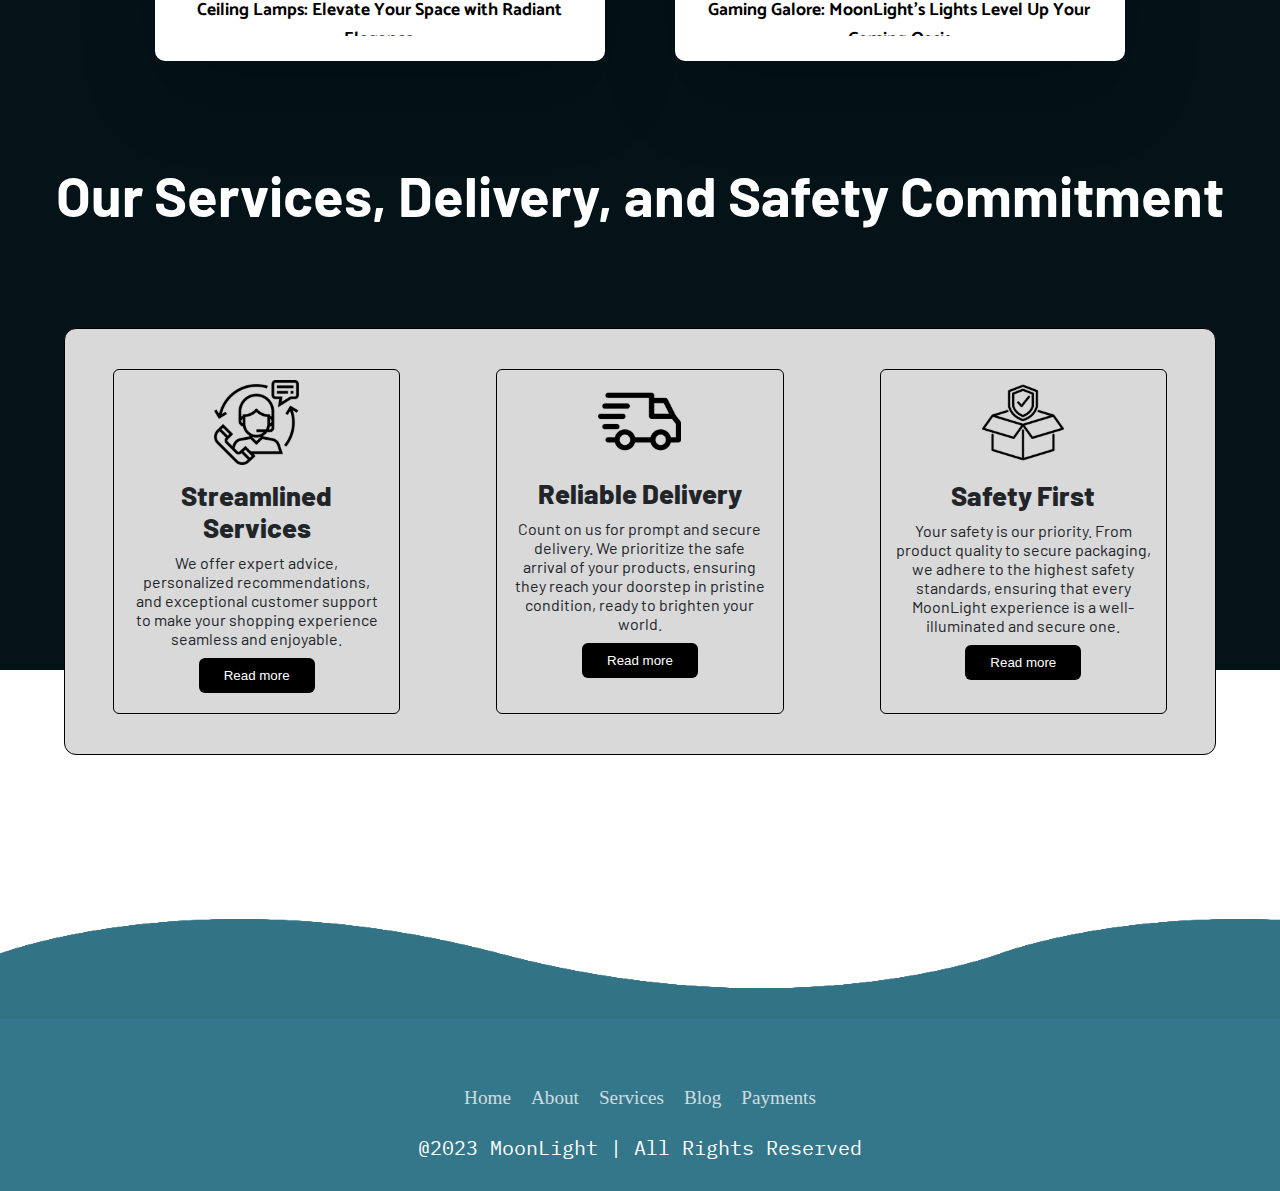
==== commit 0d804626: "footer" ====
--- a/index.html
+++ b/index.html
@@ -210,10 +210,12 @@
                         they elevate your gaming experience. Immerse yourself in the perfect lighting atmosphere that syncs with the rhythm of your games, 
                         turning your gaming space into a dynamic, visually stunning arena.</p>
                     
-                    <a href=" ">Explore</a>
-                </div>
-            </div>
-        </div>
+                    <a href=" " class="C6">Explore</a>
+                </div>
+            </div>
+        </div>
+
+        <!-- info section -->
 
         <div class="Info-section">
             <h1>Our Services, Delivery, and Safety Commitment</h1>
@@ -221,7 +223,7 @@
                 <div class="items">
                     <img src="assets/info 1.svg"/>
                     <h3>Streamlined Services</h3>
-                    <p>At MoonLight, our services go beyond the sale. 
+                    <p> 
                         We offer expert advice, personalized recommendations, 
                         and exceptional customer support to make your 
                         shopping experience seamless and enjoyable.</p>
@@ -247,14 +249,47 @@
                 </div>
             </div>
         </div>
+
+       <!-- Footer section -->
+
+        
+        <footer>
+            <div class="waves">
+                <div class="wave" id="wave1"></div>
+                <div class="wave" id="wave2"></div>
+                <div class="wave" id="wave3"></div>
+                <div class="wave" id="wave4"></div>
+            </div>
+            <ul class="social_icon">
+                <li><a href="#"><ion-icon name="logo-facebook"></ion-icon></a></li>
+                <li><a href="#"><ion-icon name="logo-twitter"></ion-icon></a></li>
+                <li><a href="#"><ion-icon name="logo-linkedin"></ion-icon></a></li>
+                <li><a href="#"><ion-icon name="logo-instagram"></ion-icon></a></li>
+            </ul>
+            <ul class="menuF">
+                <li><a href="#">Home</a></li>
+                <li><a href="#">About</a></li>
+                <li><a href="#">Services</a></li>
+                <li><a href="#">Blog</a></li>
+                <li><a href="#">Payments</a></li>
+            </ul>
+            <p>@2023 MoonLight | All Rights Reserved</p>
+        </footer>
+       
+        
     </section>
+
+
+   
+   
     
 
 
 
 
 
-
+      <script type="module" src="https://unpkg.com/ionicons@7.1.0/dist/ionicons/ionicons.esm.js"></script>
+      <script nomodule src="https://unpkg.com/ionicons@7.1.0/dist/ionicons/ionicons.js"></script> 
       <script src="script.js"></script>
       <script src="https://cdn.jsdelivr.net/npm/bootstrap@5.3.2/dist/js/bootstrap.bundle.min.js" integrity="sha384-C6RzsynM9kWDrMNeT87bh95OGNyZPhcTNXj1NW7RuBCsyN/o0jlpcV8Qyq46cDfL" crossorigin="anonymous"></script>
 </body>
--- a/style.css
+++ b/style.css
@@ -506,6 +506,22 @@
 @media (max-width:375px){
     main{
         width: 94%;
+    }
+
+    .container{
+        height: 450px;
+        padding: 30px;
+        gap: 20px;
+        margin-top: 10px;
+        max-width: 93%;
+        margin-left: 20px;
+    }
+
+    .hero-text button{
+        font-size: 0.65em;
+        position: relative;
+        left: 1%;
+       
     }
 }
 
@@ -920,7 +936,7 @@
 
 @media screen and (max-width: 550px){
     .Course{
-        height: 4900px;
+        height: 5870px;
     }
 }
 
@@ -961,6 +977,10 @@
         margin-left: 0;
     }
     
+
+    .Course{
+        height: 5300px;
+    }
     
     
     .Course .CT{
@@ -1040,7 +1060,7 @@
     
 
     .Course{
-        height: 5200px;
+        height: 5400px;
     }
 
     .Course h1{
@@ -1329,6 +1349,7 @@
     transition: 0.5s ease-in-out;
     transform: scaleY(1);
     transition-delay: 0.5s;
+    display: block;
 }
 
 .contentP a:hover:before{
@@ -1340,6 +1361,7 @@
     background: #fff;
     transition: 0.5s ease-in-out;
     transform: scaleX(1);
+    display: block;
 }
 
 .contentP a:hover:after{
@@ -1437,6 +1459,16 @@
     }
 
     
+.contentP a:before{
+    display: none;
+}
+    
+
+
+.contentP a:after{
+    display: none;
+}
+    
     .containerP .card{
         position: relative;
         width: 52%;
@@ -1476,6 +1508,31 @@
          margin: 0;
     }
 
+    .course2 h1{
+        font-size: 2.3rem;
+        margin-bottom: 100px;
+   }
+
+   .containerP .contentP p{
+       font-size: 0.8rem;
+       font-weight: 300;
+       padding-right: 0;
+       padding-left: 0;
+       color: #000000;
+       font-family: 'Catamaran', sans-serif;
+       padding-top: 7px;
+       line-height: 20px;
+      
+       
+   }
+
+   .contentP a{
+    position: relative;
+   
+    top: 0px;
+
+}
+
     .containerP{
         width: 100%;
         padding: 0px 10px;
@@ -1616,32 +1673,49 @@
     .course2{
         padding-top: 0;
         margin-top: -400px;
-        margin-top: 0px;
+        margin-top: 0;
+    }
+
+    .contentP{
+        height: 550px;
+        position: relative;
     }
 
     .contentP a{
         position: relative;
         display: inline-block;
-        padding: 10px 20px;
+        padding: 7px 20px;
         border: 2px solid #111;
         background: transparent;
         text-transform: uppercase;
         color: #111;
         text-decoration: none;
         font-weight: 600;
-        font-size: 15px;
-        top: 7px;
-    
+        font-size: 13px;
+        top: 0;
+    
+    }
+
+    .contentP .C6{
+        margin-top: 25px;
     }
 
     .containerP .contentP h2{
-        font-size: 1rem;
+        font-size: 0.9rem;
         font-weight: 700;
         font-family: 'Catamaran', sans-serif;
         position: relative;
-        top: 6px;
-        
-    }
+        top: 2px;
+        
+    }
+
+    .containerP .card .contentP{
+    
+        height: 45px;
+       
+    }
+
+   
 
     .containerP .card .imgBx{
         position: absolute;
@@ -1651,14 +1725,15 @@
         border-radius: 10px;
         transition: 0.6s;
         overflow: hidden;
+        margin-top: 0px;
     }
     
 
     .containerP .card:hover .imgBx{
         transition: 0.9s;
-        top: -100px;
+        top: -120px;
         scale: 0.90;
-        margin-left: -24px;
+        margin-left: -10px;
         background: transparent;
     }
 
@@ -1668,7 +1743,7 @@
     }
 
     .containerP .contentP p{
-        font-size: 0.7rem;
+        font-size: 0.6rem;
         font-weight: 300;
         color: #000000;
         font-family: 'Catamaran', sans-serif;
@@ -1690,7 +1765,7 @@
     .containerP .card{
         position: relative;
         max-width: 300px;
-        min-height: 450px;
+        min-height: 300px;
         display: flex;
         justify-content: center;
         align-items: flex-start;
@@ -1808,6 +1883,8 @@
     border-radius: 12px;
     padding-top: 30px;
     padding-bottom: 30px;
+    box-shadow: rgba(0, 0, 0, 0.15);
+    
 
 }
 
@@ -1998,9 +2075,177 @@
         margin-top: 60px;
         padding-left: 50px;
     }
-}
-
-
+
+    .container-info p{
+        color: #212529;
+        font-size: 0.8rem;
+        font-family: 'Barlow', sans-serif;
+        transition: 0.6s;
+        padding-left: 0;
+        padding-right: 0;
+        margin-left: 10px;
+    
+    }
+    
+    .container-info h3{
+        color: #212529;
+        font-size: 1.7rem;
+        font-family: 'Barlow', sans-serif;
+        font-weight:800;
+        padding: 10px 0px;
+        transition: 0.6s;
+    
+    }
+}
+
+
+/* Footer section */
+
+
+
+
+footer{
+    display: flex;
+    justify-content: center;
+    position: relative;
+    width: 100%;
+    background: #34768A;
+    min-height: 100px;
+    padding: 20px 50px;
+    align-items: center;
+    flex-direction: column;
+    margin-top: 300px;
+}
+
+footer .social_icon,footer .menuF{
+    position: relative;
+    display: flex;
+    justify-content: center;
+    align-items: center;
+    margin: 10px 0;
+}
+
+footer .social_icon li,footer .menuF li{
+    list-style: none;
+}
+
+footer .social_icon li a{
+    font-size: 2em;
+    color: #fff;
+    margin: 0 10px;
+    display: inline-block;
+    transition: 0.5s;
+}
+
+footer .social_icon li a:hover{
+    transform: translateY(-10px);
+}
+
+footer .menuF li a{
+    font-size: 1.2em;
+    color: #fff;
+    margin: 0 10px;
+    display: inline-block;
+    transition: 0.5s;
+    text-decoration: none;
+    opacity: 0.75;
+}
+
+footer .menuF li a:hover{
+    opacity: 1;
+}
+
+footer p{
+    color: #fff;
+    text-align: center;
+    margin-top: 15px;
+    margin-bottom: 10px;
+    font-size: 1.1em;
+}
+
+footer .wave{
+    position: absolute;
+    top: -100px;
+    left: 0;
+    width: 100%;
+    height: 100px;
+    background: url(assets/wave.png);
+    background-size: 1000px 100px;
+}
+
+
+footer .wave#wave1{
+    z-index: 1000;
+    opacity: 1;
+    bottom: 0;
+    animation: animateWave 4s linear infinite;
+}
+
+footer .wave#wave2{
+    z-index: 999;
+    opacity: 0.5;
+    bottom: 15px;
+    animation: animateWave_02 3s linear infinite;
+}
+
+footer .wave#wave3{
+    z-index: 1000;
+    opacity: 0.2;
+    bottom: 0;
+    animation: animateWave 3s linear infinite;
+}
+
+footer .wave#wave4{
+    z-index: 999;
+    opacity: 0.7;
+    bottom: 20px;
+    animation: animateWave_02 4s linear infinite;
+}
+
+@keyframes animateWave{
+    0%{
+        background-position-x: 1000px;
+    }
+    100%{
+        background-position-x: 0px;
+    }
+}
+
+@keyframes animateWave_02{
+    0%{
+        background-position-x: 0px;
+    }
+    100%{
+        background-position-x: 1000px;
+    }
+}
+
+@media screen and (max-width: 500px){
+    footer{
+        
+        padding: 20px 0px;
+        
+    }
+}
+
+@media screen and (max-width: 415px){
+    footer{
+        width: 98%;
+        padding: 0;
+        margin-left: -10px;
+        
+    }
+}
+
+
+@media screen and (max-width: 400px){
+    footer{
+        width: 98%;
+        padding: 0;
+        margin-left: -10px;
+        
+    }
+}
 
 
 
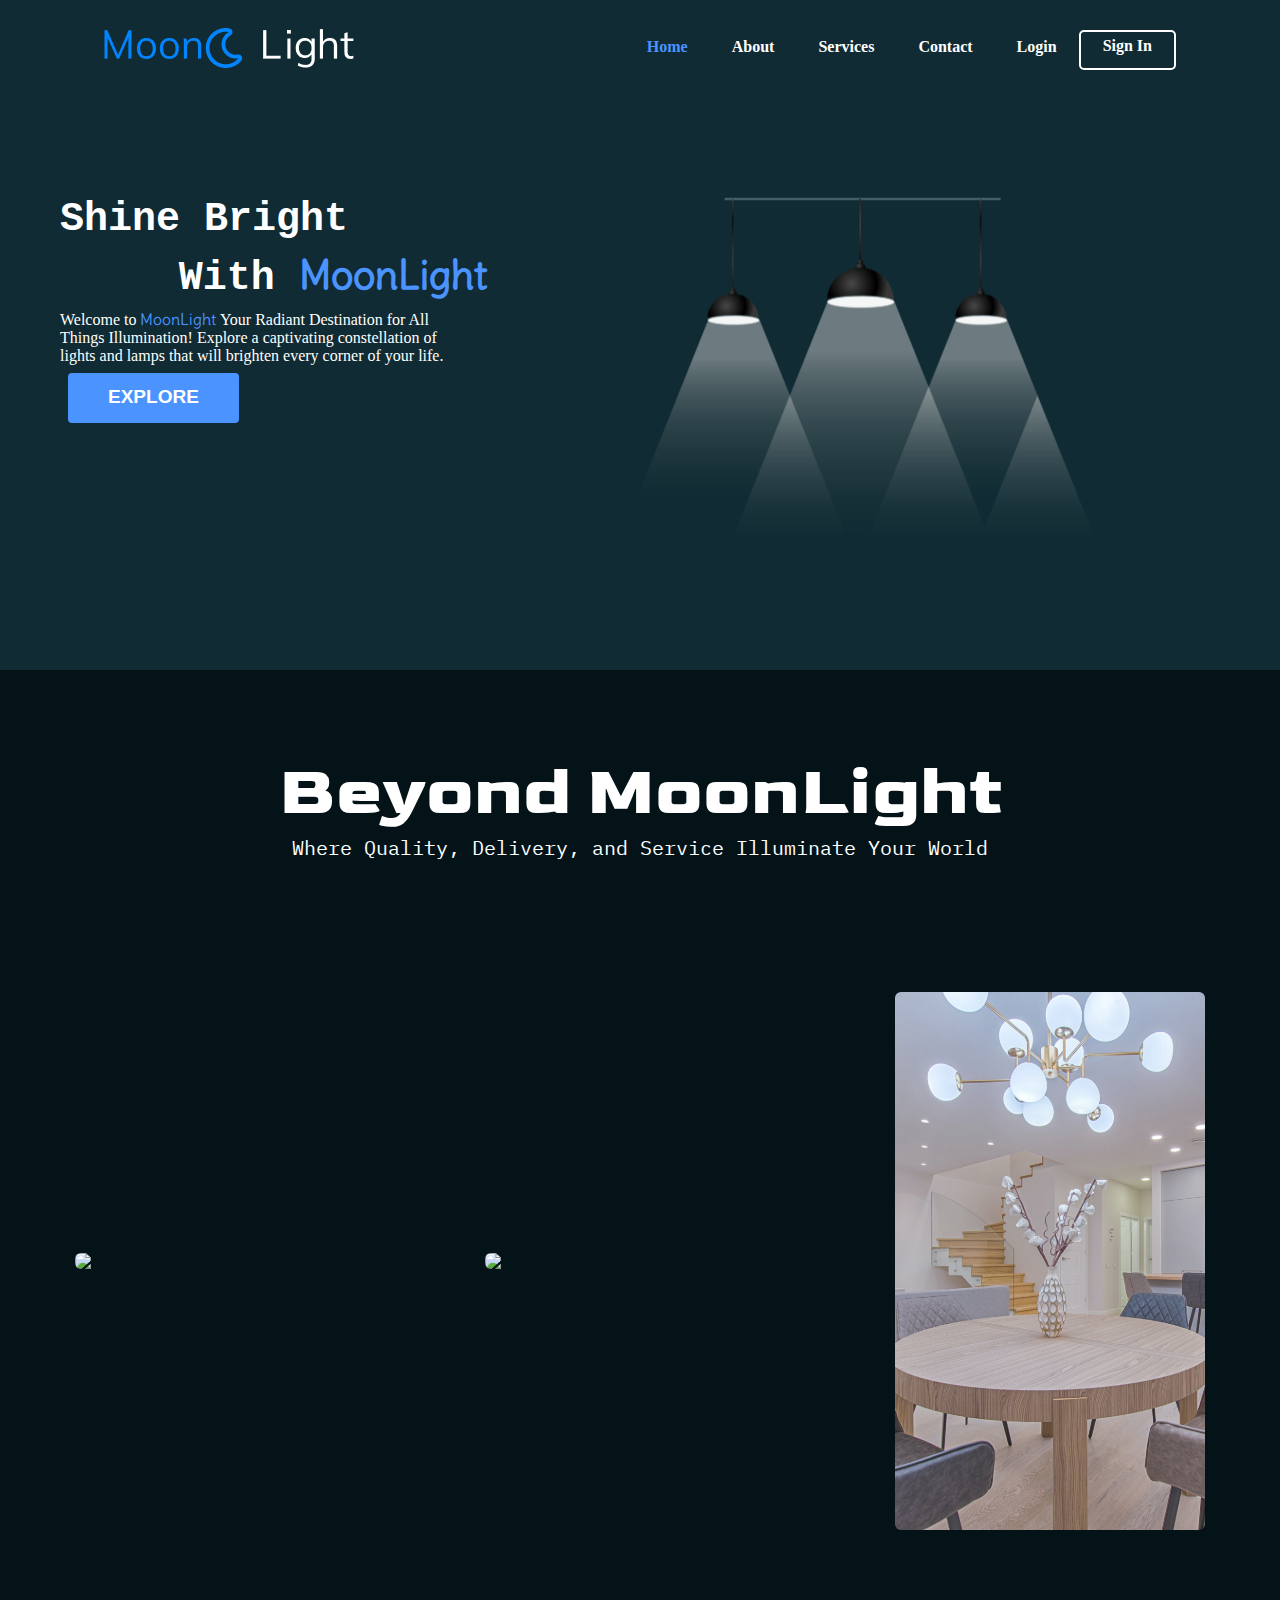
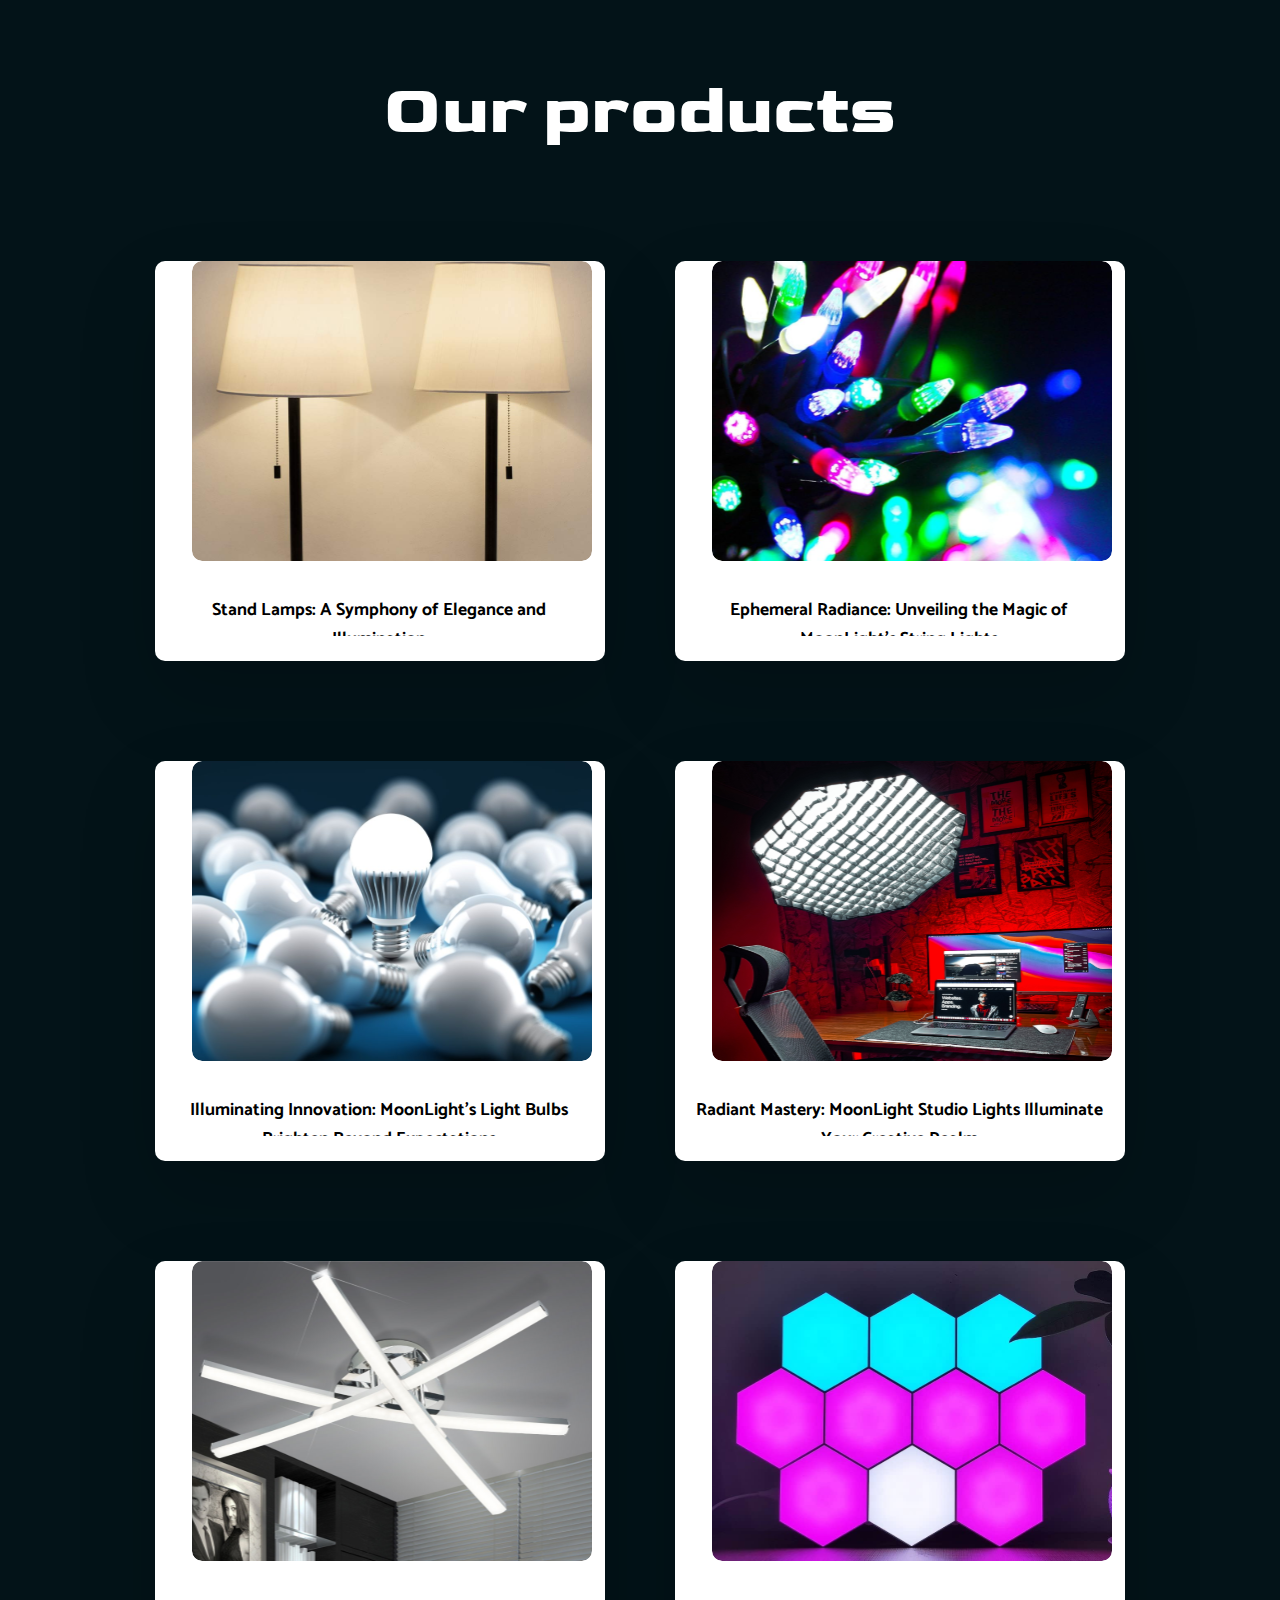
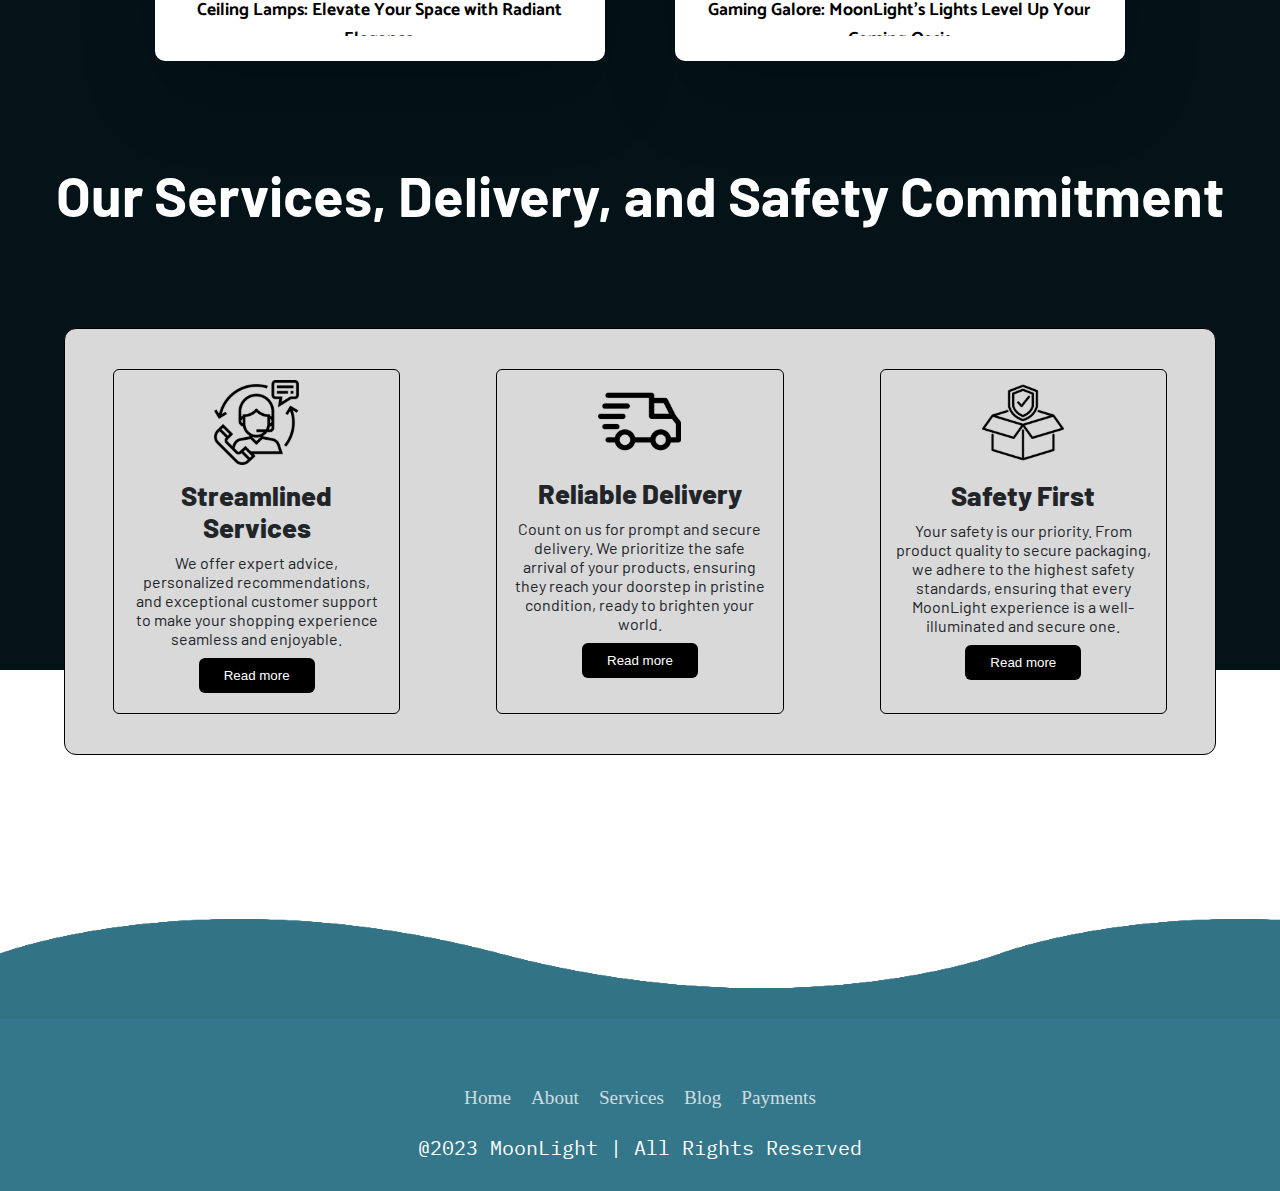
==== commit ef2b4a25: "javascript funciton add" ====
--- a/index.html
+++ b/index.html
@@ -71,9 +71,9 @@
     <main>
         <div class="container">
             <img src="assets/lamps lights.svg" alt="">
-            <div class="hero-text">
-                <h1>Shine Bright</h1>
-                <h1 class="H2"><span class="SH">With <span class="SM">MoonLight</span></span></h1>
+            <div class="hero-text sec-1 show-animate">
+                <h1 class="animate">Shine Bright</h1>
+                <h1 class="H2 animate"><span class="SH">With <span class="SM">MoonLight</span></span></h1>
                 <p>Welcome to <span class="SP">MoonLight</span>  Your Radiant Destination for All Things Illumination! 
                     Explore a captivating constellation of lights and lamps that will brighten 
                     every corner of your life.</p>
@@ -121,11 +121,9 @@
 
 
         <!-- Products  -->
-
-        <div class="course2">
-            <h1>Our products</h1>
-        </div>
-        
+       <section class="sec-1 show-animate">
+            <h1 class="animate">Our products</h1>
+        </section>
         <div class="containerP">
             <div class="card">
                 <div class="imgBx">
@@ -273,6 +271,7 @@
                 <li><a href="#">Blog</a></li>
                 <li><a href="#">Payments</a></li>
             </ul>
+            <script type="text/javascript"></script>
             <p>@2023 MoonLight | All Rights Reserved</p>
         </footer>
        
--- a/style.css
+++ b/style.css
@@ -12,6 +12,9 @@
     
     margin: 0;
 }
+
+
+
 
 .containerB{
     background: #102B33;
@@ -69,6 +72,8 @@
     color: #4B93FF;
 }
 
+
+
 .Sign{
     height: 40px;
     border: 2px solid #ffffff;
@@ -78,6 +83,7 @@
 .Sign a{
     position: relative;
     bottom: 3px;
+    overflow: hidden;
 }
 
 
@@ -214,6 +220,13 @@
         
         width:39%;
         
+    }
+
+    .header nav {
+        
+        margin-left: 56%;
+       
+       
     }
 
 }
@@ -572,6 +585,21 @@
     padding-bottom: 1000px;
     padding-top: 80px;
     height: 2850px;
+}
+
+section .animate{
+    transition: 1s;
+}
+
+.sec-1 .animate{
+    transform: translateX(0%);
+    opacity: 0;
+   
+}
+
+.sec-1.show-animate .animate{
+    opacity: 100;
+    transition: 1s;
 }
 
 .Course h1{
@@ -1150,6 +1178,7 @@
     .containerC{
         
         margin-left: -80px;
+        margin-top:150px;
         
         
     }
@@ -1225,7 +1254,7 @@
 /* Products */
 
 
-.course2{
+.sec-1{
     padding-top: 50px;
 }
 
@@ -1415,14 +1444,14 @@
 }
 
 @media screen and (max-width: 1440px) {
-    .course2{
+    .sec-1{
         padding-top: 0;
         margin-top: -100px;
     }
 }
 
 @media screen and (max-width: 1024px) {
-    .course2{
+    .sec-1{
         padding-top: 0;
         margin-top: -350px;
     }
@@ -1434,7 +1463,7 @@
 }
 
 @media screen and (max-width: 988px) {
-    .course2{
+    .sec-1{
         padding-top: 0;
         margin-top: -530px;
     }
@@ -1447,7 +1476,7 @@
 }
 
 @media screen and (max-width: 880px) {
-    .course2{
+    .sec-1{
         padding-top: 0;
         margin-top: -800px;
     }
@@ -1496,19 +1525,19 @@
 }
 
 @media screen and (max-width: 550px) {
-    .course2{
+    .sec-1{
         padding-top: 0;
         margin-top: -400px;
         margin-top: 240px;
     }
 
     
-    .course2 h1{
+    .sec-1 h1{
          font-size: 3rem;
          margin: 0;
     }
 
-    .course2 h1{
+    .sec-1 h1{
         font-size: 2.3rem;
         margin-bottom: 100px;
    }
@@ -1563,7 +1592,7 @@
 
 
 @media screen and (max-width: 465px) {
-    .course2{
+    .sec-1{
         padding-top: 0;
         margin-top: 0;
         margin-top: 140px;
@@ -1571,7 +1600,7 @@
     }
 
     
-    .course2 h1{
+    .sec-1 h1{
          font-size: 3rem;
     }
 
@@ -1604,7 +1633,7 @@
 }
 
 @media screen and (max-width: 425px) {
-    .course2{
+    .sec-1{
         padding-top: 0;
         margin-top: -400px;
         margin-top: 100px;
@@ -1628,7 +1657,7 @@
     
 
     
-    .course2 h1{
+    .sec-1 h1{
          font-size: 2.3rem;
          margin-bottom: 100px;
     }
@@ -1670,7 +1699,7 @@
 }
 
 @media screen and (max-width: 375px) {
-    .course2{
+    .sec-1{
         padding-top: 0;
         margin-top: -400px;
         margin-top: 0;
@@ -1738,7 +1767,7 @@
     }
 
     
-    .course2 h1{
+    .sec-1 h1{
          font-size: 2.3rem;
     }
 
@@ -1779,23 +1808,29 @@
 }
 
 @media screen and (max-width: 320px) {
-    .course2{
+    .sec-1{
         padding-top: 0;
-        margin-top: -400px;
+        margin-top: -50px;
+    }
+
+    .containerP .contentP h2{
+        font-size: 0.8rem;
+        
+        
     }
 
     .contentP a{
         position: relative;
         display: inline-block;
-        padding: 10px 20px;
+        padding: 5px 20px;
         border: 2px solid #111;
         background: transparent;
         text-transform: uppercase;
         color: #111;
         text-decoration: none;
         font-weight: 600;
-        font-size: 15px;
-        top: 7px;
+        font-size: 10px;
+        top: 45px;
     
     }
 
@@ -1814,17 +1849,17 @@
         transition: 0.9s;
         top: -100px;
         scale: 0.80;
-        margin-left: -24px;
+        margin-left: 0px;
         background: transparent;
     }
 
     
-    .course2 h1{
+    .sec-1 h1{
          font-size: 2.3rem;
     }
 
     .containerP .contentP p{
-        font-size: 0.7rem;
+        font-size: 0.5rem;
         font-weight: 300;
         color: #000000;
         font-family: 'Catamaran', sans-serif;
@@ -2098,6 +2133,40 @@
     }
 }
 
+@media screen and (max-width: 425px){
+    .Info-section h1{
+        font-size: 1.7rem;
+        width: 90%;
+        text-align: center;
+        font-family: 'Barlow', sans-serif;
+        padding-bottom: 50px;
+        margin-top: 60px;
+        padding-left: 50px;
+    }
+
+    .container-info p{
+        color: #212529;
+        font-size: 0.7rem;
+        font-family: 'Barlow', sans-serif;
+        transition: 0.6s;
+        padding-left: 0;
+        padding-right: 0;
+        margin-left: 10px;
+    
+    }
+    
+    .container-info h3{
+        color: #212529;
+        font-size: 1.5rem;
+        font-family: 'Barlow', sans-serif;
+        font-weight:800;
+        padding: 10px 0px;
+        transition: 0.6s;
+    
+    }
+}
+
+
 
 /* Footer section */
 
@@ -2141,6 +2210,8 @@
     transform: translateY(-10px);
 }
 
+
+
 footer .menuF li a{
     font-size: 1.2em;
     color: #fff;
@@ -2222,7 +2293,7 @@
 
 @media screen and (max-width: 500px){
     footer{
-        
+        flex-direction: column;
         padding: 20px 0px;
         
     }
@@ -2240,12 +2311,95 @@
 
 @media screen and (max-width: 400px){
     footer{
-        width: 98%;
+        width: 100%;
         padding: 0;
-        margin-left: -10px;
-        
-    }
-}
+        margin-left: -20px;
+        
+        
+    }
+}
+
+@media screen and (max-width: 375px){
+    footer{
+        width: 100%;
+        padding-right: 100px;
+        padding: 0;
+        margin-left: 0px;
+        flex-direction: column;
+        
+        
+    }
+
+    footer .menuF li a{
+        font-size: 0.9em;
+        color: #fff;
+        margin: 0 10px;
+        display: inline-block;
+        transition: 0.5s;
+        text-decoration: none;
+        opacity: 0.75;
+    }
+
+    footer p{
+        color: #fff;
+        text-align: center;
+        margin-top: 15px;
+        margin-bottom: 10px;
+        font-size: 1em;
+    }
+}
+
+
+@media screen and (max-width: 360px){
+    
+
+    footer .menuF li a{
+        font-size: 0.8em;
+        color: #fff;
+        margin: 0 10px;
+        display: inline-block;
+        transition: 0.5s;
+        text-decoration: none;
+        opacity: 0.75;
+        overflow-x: hidden;
+        align-items: center;
+       
+        
+    }
+
+}
+
+@media screen and (max-width: 320px){
+    footer{
+        width: 100%;
+        padding-right: 100px;
+        padding: 0;
+        margin-left: 0px;
+        flex-direction: column;
+        
+        
+    }
+
+    footer .menuF li a{
+        font-size: 0.6em;
+        color: #fff;
+        margin: 0 10px;
+        display: inline-block;
+        transition: 0.5s;
+        text-decoration: none;
+        opacity: 0.75;
+    }
+
+    footer p{
+        color: #fff;
+        text-align: center;
+        margin-top: 15px;
+        margin-bottom: 10px;
+        font-size: 1em;
+    }
+}
+
+
 
 
 
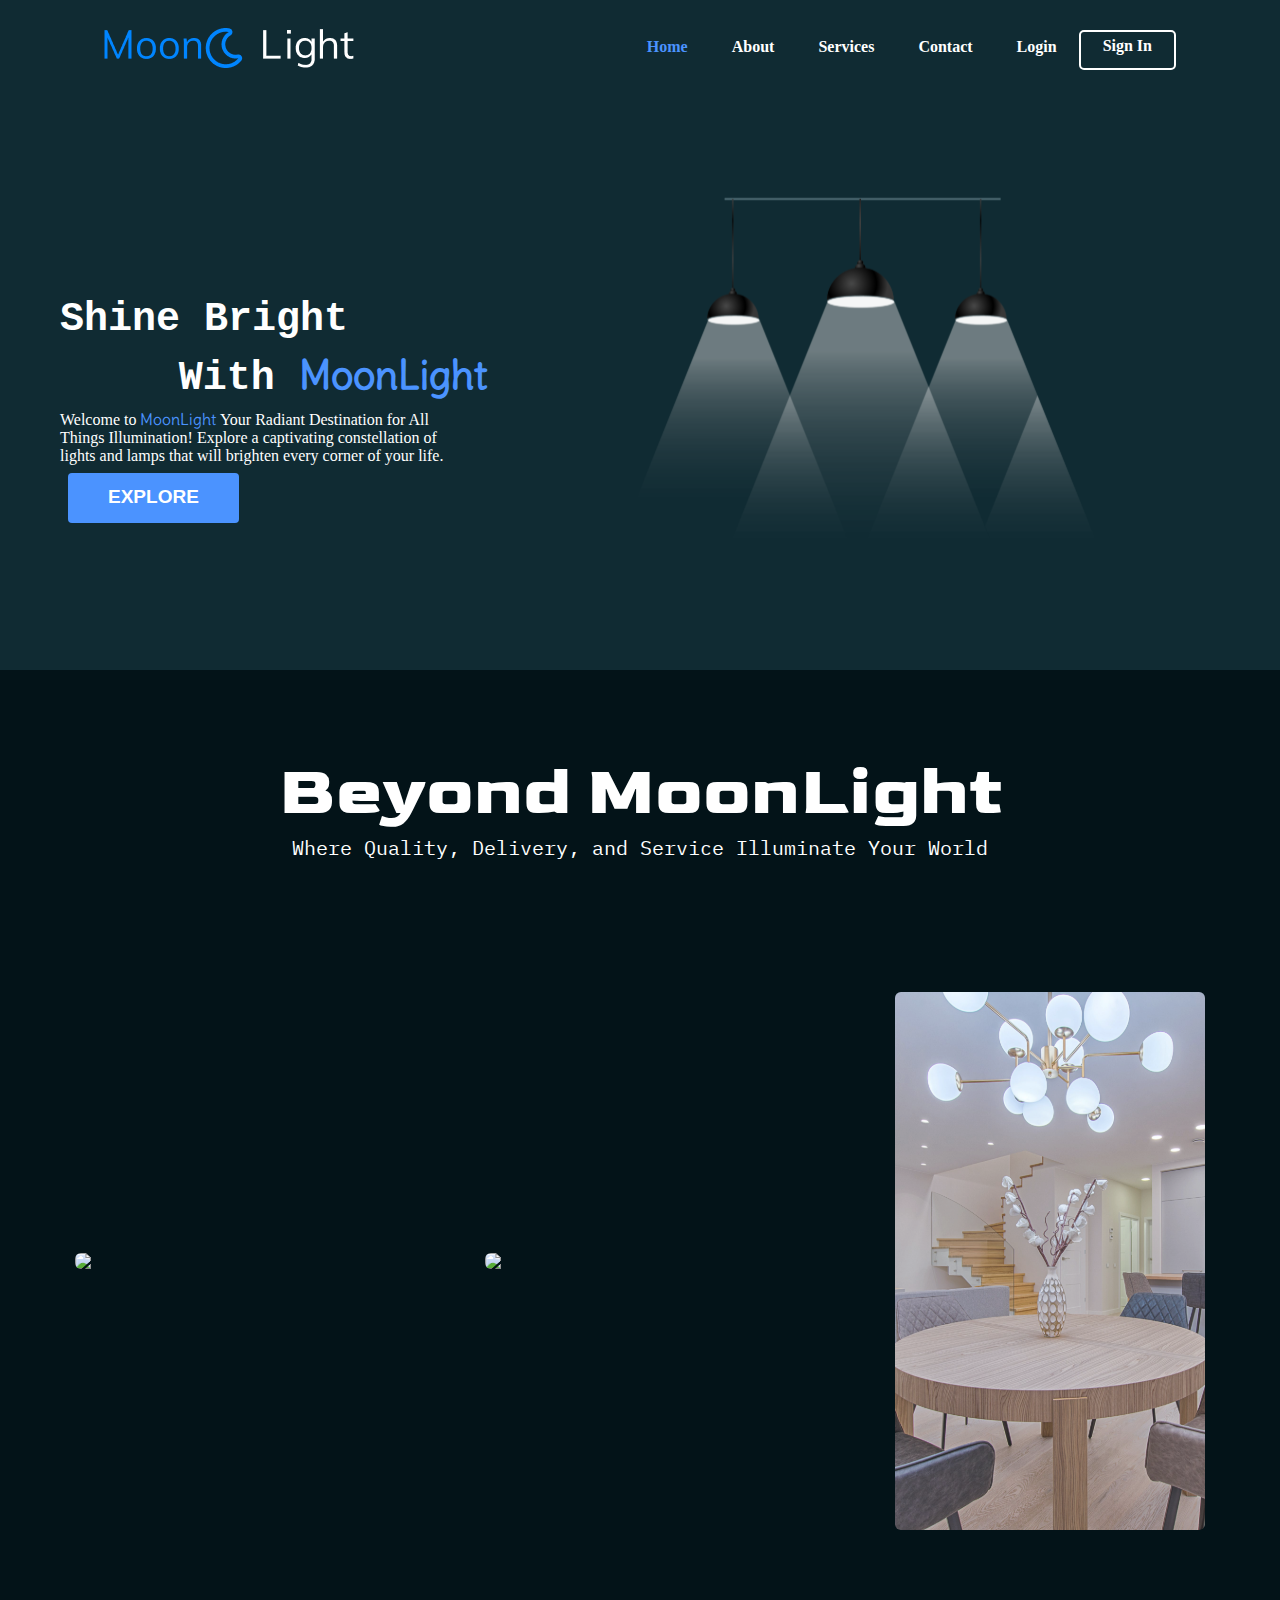
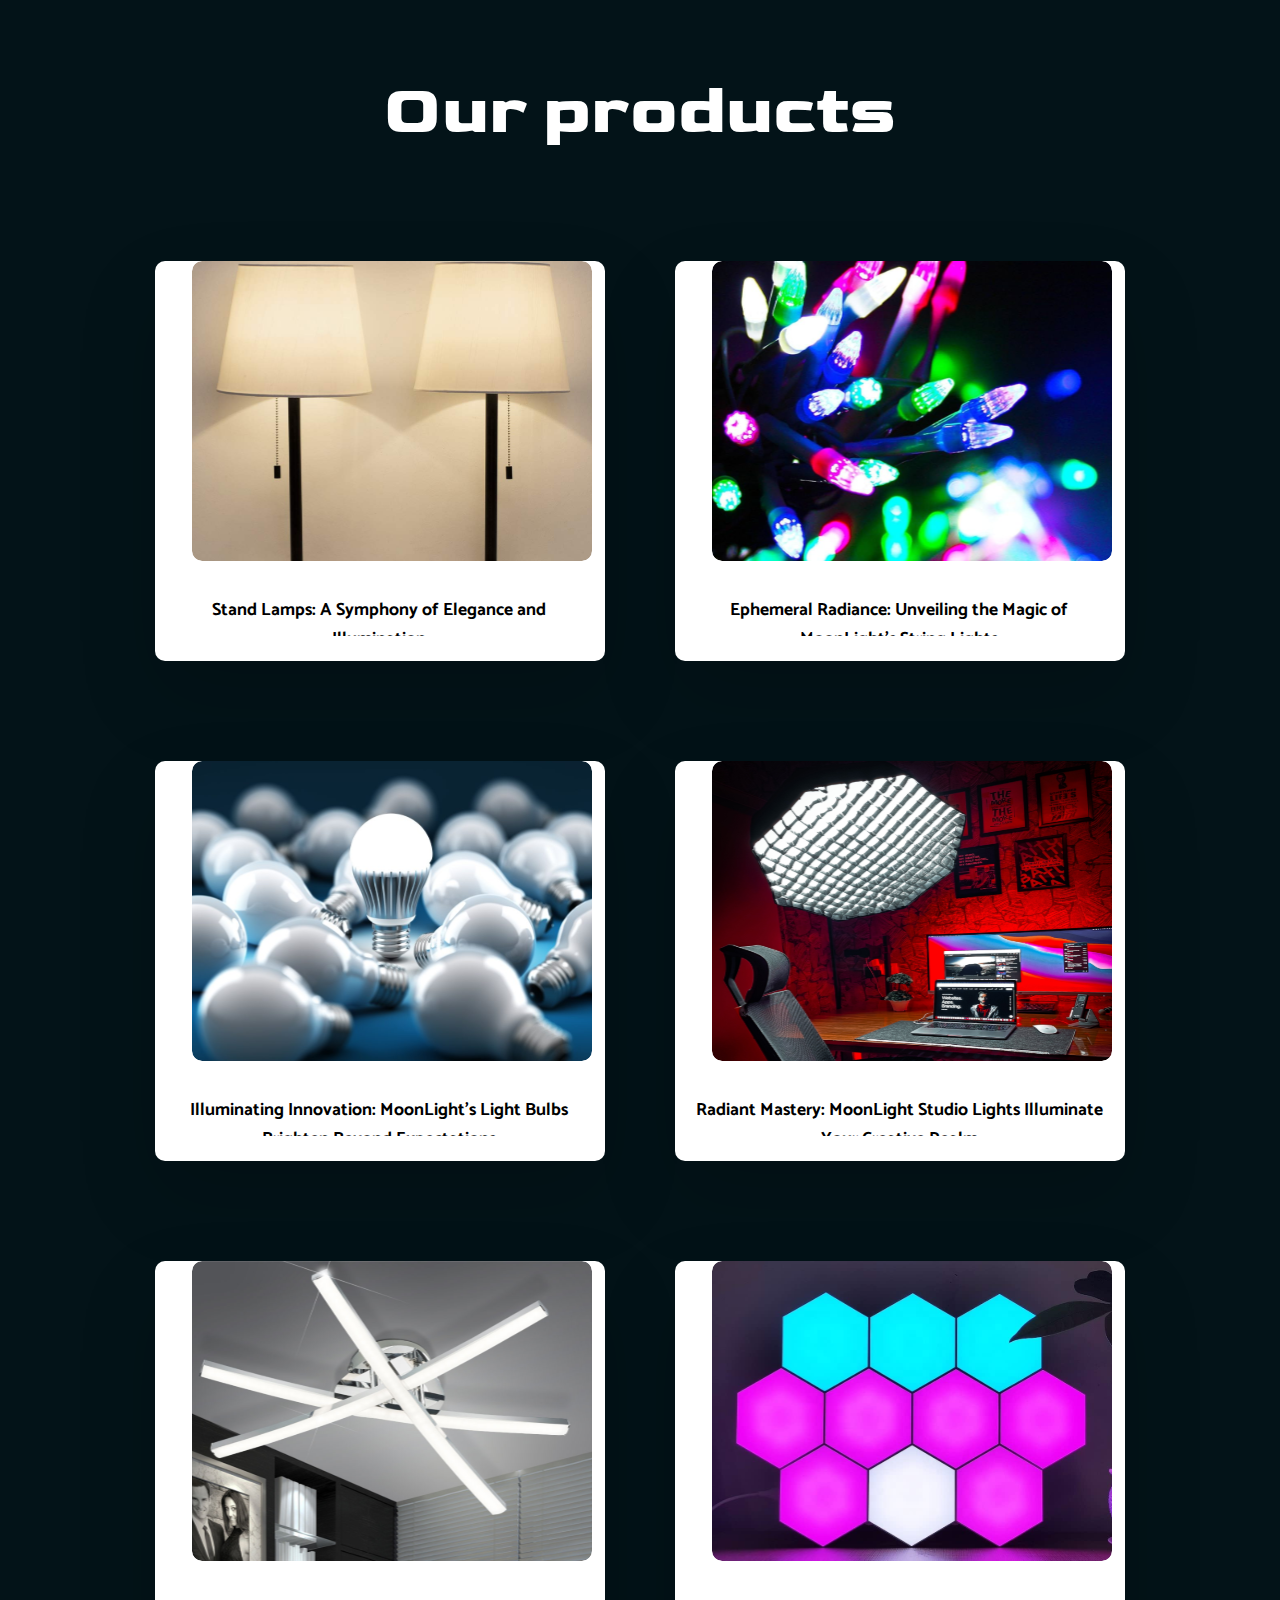
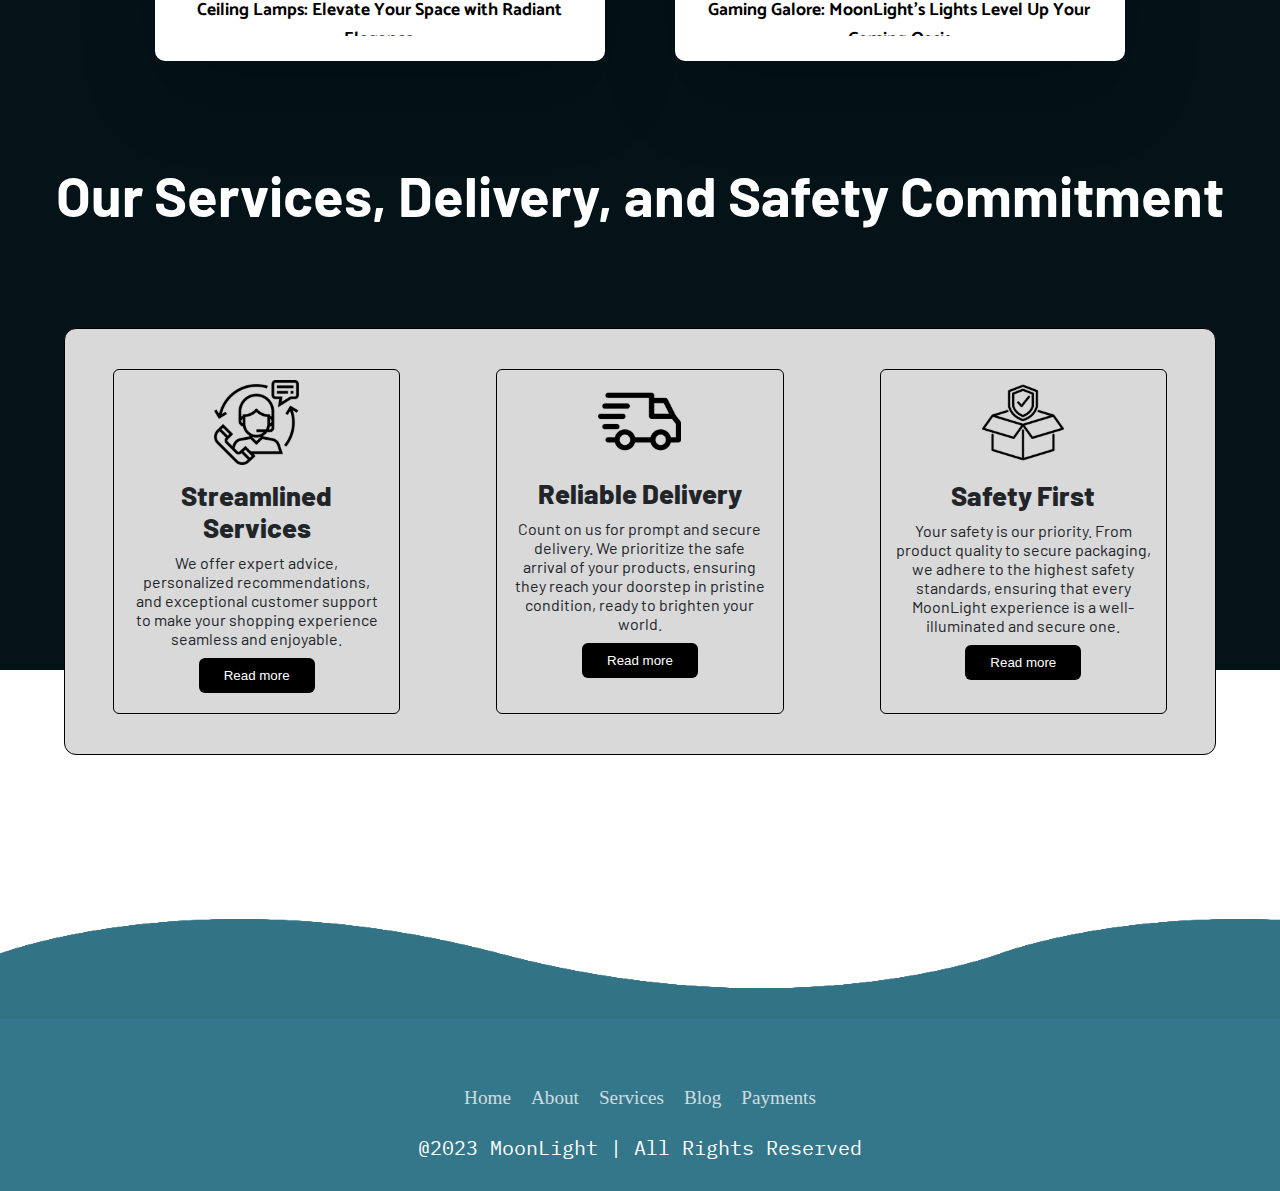
==== commit 969dcb81: "bug fixed" ====
--- a/index.html
+++ b/index.html
@@ -71,9 +71,9 @@
     <main>
         <div class="container">
             <img src="assets/lamps lights.svg" alt="">
-            <div class="hero-text sec-1 show-animate">
-                <h1 class="animate">Shine Bright</h1>
-                <h1 class="H2 animate"><span class="SH">With <span class="SM">MoonLight</span></span></h1>
+            <div class="hero-text">
+                <h1>Shine Bright</h1>
+                <h1 class="H2"><span class="SH">With <span class="SM">MoonLight</span></span></h1>
                 <p>Welcome to <span class="SP">MoonLight</span>  Your Radiant Destination for All Things Illumination! 
                     Explore a captivating constellation of lights and lamps that will brighten 
                     every corner of your life.</p>
--- a/style.css
+++ b/style.css
@@ -599,7 +599,7 @@
 
 .sec-1.show-animate .animate{
     opacity: 100;
-    transition: 1s;
+    transition: 0.4s;
 }
 
 .Course h1{
